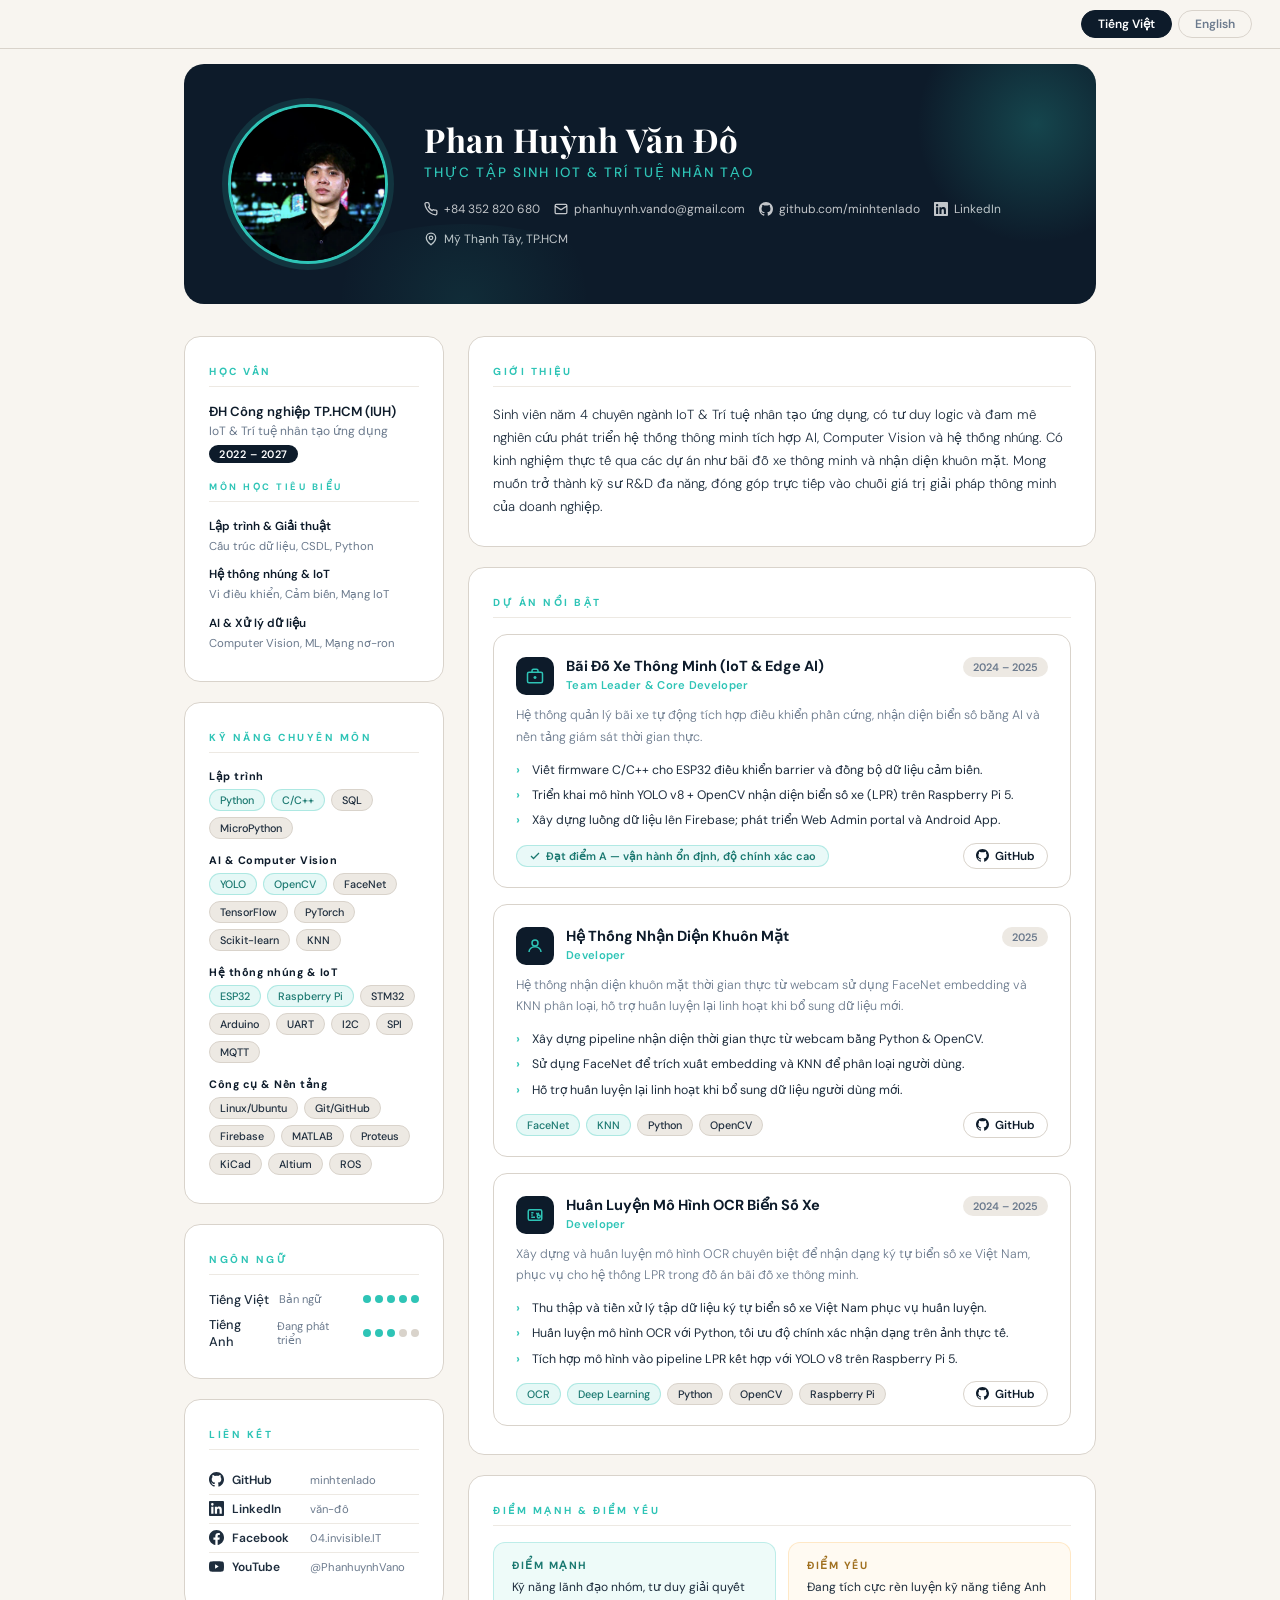
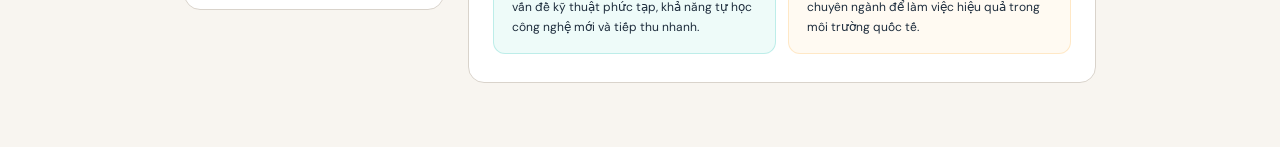
==== index.html @ e1774279 "Update index.html" ====
<!DOCTYPE html>
<html lang="vi">

<head>
    <meta charset="UTF-8" />
    <meta name="viewport" content="width=device-width, initial-scale=1.0" />
    <title>Phan Huỳnh Văn Đô — IoT & AI Engineer</title>
    <link href="https://fonts.googleapis.com/css2?family=DM+Sans:ital,wght@0,300;0,400;0,500;0,600;0,700;1,300&family=Playfair+Display:wght@600;700&display=swap" rel="stylesheet" />
    <link rel="stylesheet" href="assets/css/styles.css" />
</head>

<body>

    <!-- Language bar -->
    <div class="lang-bar">
        <button id="btn-vi" class="active" onclick="setLang('vi')">Tiếng Việt</button>
        <button id="btn-en" onclick="setLang('en')">English</button>
    </div>

    <div class="page">

        <!-- ── HERO ── -->
        <header class="hero">
            <div class="avatar-wrap">
                <img src="assets/image.png" alt="Phan Huỳnh Văn Đô" />
            </div>
            <div class="hero-text">
                <div class="hero-name">Phan Huỳnh Văn Đô</div>
                <div class="hero-title"
                    data-vi="Thực Tập Sinh IoT &amp; Trí Tuệ Nhân Tạo"
                    data-en="IoT &amp; AI Intern / R&amp;D Engineer">
                    Thực Tập Sinh IoT &amp; Trí Tuệ Nhân Tạo
                </div>
                <div class="hero-contacts">
                    <a href="tel:+84352820680">
                        <svg width="14" height="14" viewBox="0 0 24 24" fill="none" stroke="currentColor" stroke-width="2.2">
                            <path d="M22 16.92v3a2 2 0 0 1-2.18 2 19.79 19.79 0 0 1-8.63-3.07A19.5 19.5 0 0 1 4.69 12 19.79 19.79 0 0 1 1.61 3.44 2 2 0 0 1 3.6 1.25h3a2 2 0 0 1 2 1.72 12.84 12.84 0 0 0 .7 2.81 2 2 0 0 1-.45 2.11L7.91 8.72a16 16 0 0 0 6 6l.91-.91a2 2 0 0 1 2.11-.45 12.84 12.84 0 0 0 2.81.7A2 2 0 0 1 22 16.92z" />
                        </svg>
                        +84 352 820 680
                    </a>
                    <a href="mailto:phanhuynh.vando@gmail.com">
                        <svg width="14" height="14" viewBox="0 0 24 24" fill="none" stroke="currentColor" stroke-width="2.2">
                            <rect x="2" y="4" width="20" height="16" rx="2" />
                            <path d="m22 7-8.97 5.7a1.94 1.94 0 0 1-2.06 0L2 7" />
                        </svg>
                        phanhuynh.vando@gmail.com
                    </a>
                    <a href="https://github.com/minhtenlado" target="_blank">
                        <svg width="14" height="14" viewBox="0 0 24 24" fill="currentColor">
                            <path d="M12 0C5.37 0 0 5.37 0 12c0 5.31 3.44 9.8 8.2 11.38.6.11.82-.26.82-.58v-2.03c-3.34.72-4.04-1.61-4.04-1.61-.55-1.39-1.33-1.76-1.33-1.76-1.09-.74.08-.73.08-.73 1.21.08 1.84 1.24 1.84 1.24 1.07 1.84 2.81 1.3 3.5 1 .11-.78.42-1.3.76-1.6-2.67-.3-5.47-1.33-5.47-5.93 0-1.31.47-2.38 1.24-3.22-.12-.3-.54-1.52.12-3.18 0 0 1.01-.32 3.3 1.23a11.5 11.5 0 0 1 3-.4c1.02 0 2.04.14 3 .4 2.29-1.55 3.3-1.23 3.3-1.23.66 1.66.24 2.88.12 3.18.77.84 1.24 1.91 1.24 3.22 0 4.61-2.81 5.62-5.49 5.92.43.37.82 1.1.82 2.22v3.29c0 .32.21.7.82.58C20.56 21.8 24 17.31 24 12c0-6.63-5.37-12-12-12z" />
                        </svg>
                        github.com/minhtenlado
                    </a>
                    <a href="https://www.linkedin.com/in/văn-đô" target="_blank">
                        <svg width="14" height="14" viewBox="0 0 24 24" fill="currentColor">
                            <path d="M20.45 20.45h-3.55v-5.57c0-1.33-.03-3.04-1.85-3.04-1.85 0-2.14 1.45-2.14 2.94v5.67H9.36V9h3.41v1.56h.05c.48-.9 1.64-1.85 3.37-1.85 3.6 0 4.27 2.37 4.27 5.45v6.29zM5.34 7.43a2.06 2.06 0 1 1 0-4.12 2.06 2.06 0 0 1 0 4.12zm1.78 13.02H3.56V9h3.56v11.45zM22.23 0H1.77C.79 0 0 .77 0 1.72v20.56C0 23.23.79 24 1.77 24h20.46c.98 0 1.77-.77 1.77-1.72V1.72C24 .77 23.21 0 22.23 0z" />
                        </svg>
                        LinkedIn
                    </a>
                    <a>
                        <svg width="14" height="14" viewBox="0 0 24 24" fill="none" stroke="currentColor" stroke-width="2.2">
                            <path d="M20 10c0 6-8 12-8 12S4 16 4 10a8 8 0 0 1 16 0z" />
                            <circle cx="12" cy="10" r="3" />
                        </svg>
                        <span data-vi="Mỹ Thạnh Tây, TP.HCM" data-en="My Thanh Tay, Ho Chi Minh City">Mỹ Thạnh Tây, TP.HCM</span>
                    </a>
                </div>
            </div>
        </header>

        <!-- ── BODY ── -->
        <div class="body-grid">

            <!-- LEFT SIDEBAR -->
            <aside>

                <!-- Education -->
                <div class="card">
                    <div class="section-label" data-vi="Học Vấn" data-en="Education">Học Vấn</div>
                    <div class="edu-school" data-vi="ĐH Công nghiệp TP.HCM (IUH)" data-en="Industrial University of HCMC (IUH)">ĐH Công nghiệp TP.HCM (IUH)</div>
                    <div class="edu-major" data-vi="IoT &amp; Trí tuệ nhân tạo ứng dụng" data-en="Applied IoT &amp; Artificial Intelligence">IoT &amp; Trí tuệ nhân tạo ứng dụng</div>
                    <div class="edu-year">2022 – 2027</div>

                    <div style="margin-top:18px;">
                        <div class="section-label" style="font-size:.62rem;" data-vi="Môn học tiêu biểu" data-en="Key Coursework">Môn học tiêu biểu</div>
                        <div class="course-group">
                            <div class="course-title" data-vi="Lập trình &amp; Giải thuật" data-en="Programming &amp; Algorithms">Lập trình &amp; Giải thuật</div>
                            <div class="course-list" data-vi="Cấu trúc dữ liệu, CSDL, Python" data-en="Data Structures, Databases, Python">Cấu trúc dữ liệu, CSDL, Python</div>
                        </div>
                        <div class="course-group">
                            <div class="course-title" data-vi="Hệ thống nhúng &amp; IoT" data-en="Embedded Systems &amp; IoT">Hệ thống nhúng &amp; IoT</div>
                            <div class="course-list" data-vi="Vi điều khiển, Cảm biến, Mạng IoT" data-en="Microcontrollers, Sensors, IoT Networks">Vi điều khiển, Cảm biến, Mạng IoT</div>
                        </div>
                        <div class="course-group">
                            <div class="course-title" data-vi="AI &amp; Xử lý dữ liệu" data-en="AI &amp; Data Processing">AI &amp; Xử lý dữ liệu</div>
                            <div class="course-list" data-vi="Computer Vision, Machine Learning, Neural Networks" data-en="Computer Vision, Machine Learning, Neural Networks">Computer Vision, ML, Mạng nơ-ron</div>
                        </div>
                    </div>
                </div>

                <!-- Skills -->
                <div class="card">
                    <div class="section-label" data-vi="Kỹ Năng Chuyên Môn" data-en="Technical Skills">Kỹ Năng Chuyên Môn</div>
                    <div class="skill-group">
                        <div class="skill-group-label" data-vi="Lập trình" data-en="Programming">Lập trình</div>
                        <div class="tags">
                            <span class="tag accent">Python</span>
                            <span class="tag accent">C/C++</span>
                            <span class="tag">SQL</span>
                            <span class="tag">MicroPython</span>
                        </div>
                    </div>
                    <div class="skill-group">
                        <div class="skill-group-label" data-vi="AI &amp; Computer Vision" data-en="AI &amp; Computer Vision">AI &amp; Computer Vision</div>
                        <div class="tags">
                            <span class="tag accent">YOLO</span>
                            <span class="tag accent">OpenCV</span>
                            <span class="tag">FaceNet</span>
                            <span class="tag">TensorFlow</span>
                            <span class="tag">PyTorch</span>
                            <span class="tag">Scikit-learn</span>
                            <span class="tag">KNN</span>
                        </div>
                    </div>
                    <div class="skill-group">
                        <div class="skill-group-label" data-vi="Hệ thống nhúng &amp; IoT" data-en="Embedded &amp; IoT">Hệ thống nhúng &amp; IoT</div>
                        <div class="tags">
                            <span class="tag accent">ESP32</span>
                            <span class="tag accent">Raspberry Pi</span>
                            <span class="tag">STM32</span>
                            <span class="tag">Arduino</span>
                            <span class="tag">UART</span>
                            <span class="tag">I2C</span>
                            <span class="tag">SPI</span>
                            <span class="tag">MQTT</span>
                        </div>
                    </div>
                    <div class="skill-group">
                        <div class="skill-group-label" data-vi="Công cụ &amp; Nền tảng" data-en="Tools &amp; Platforms">Công cụ &amp; Nền tảng</div>
                        <div class="tags">
                            <span class="tag">Linux/Ubuntu</span>
                            <span class="tag">Git/GitHub</span>
                            <span class="tag">Firebase</span>
                            <span class="tag">MATLAB</span>
                            <span class="tag">Proteus</span>
                            <span class="tag">KiCad</span>
                            <span class="tag">Altium</span>
                            <span class="tag">ROS</span>
                        </div>
                    </div>
                </div>

                <!-- Language -->
                <div class="card">
                    <div class="section-label" data-vi="Ngôn Ngữ" data-en="Languages">Ngôn Ngữ</div>
                    <div class="lang-item">
                        <span class="lang-name" data-vi="Tiếng Việt" data-en="Vietnamese">Tiếng Việt</span>
                        <span class="lang-level" data-vi="Bản ngữ" data-en="Native">Bản ngữ</span>
                        <div class="lang-dots">
                            <div class="dot on"></div>
                            <div class="dot on"></div>
                            <div class="dot on"></div>
                            <div class="dot on"></div>
                            <div class="dot on"></div>
                        </div>
                    </div>
                    <div class="lang-item">
                        <span class="lang-name" data-vi="Tiếng Anh" data-en="English">Tiếng Anh</span>
                        <span class="lang-level" data-vi="Đang phát triển" data-en="Developing">Đang phát triển</span>
                        <div class="lang-dots">
                            <div class="dot on"></div>
                            <div class="dot on"></div>
                            <div class="dot on"></div>
                            <div class="dot"></div>
                            <div class="dot"></div>
                        </div>
                    </div>
                </div>

                <!-- Social Links -->
                <div class="card">
                    <div class="section-label" data-vi="Liên Kết" data-en="Links">Liên Kết</div>
                    <a class="link-item" href="https://github.com/minhtenlado" target="_blank">
                        <svg width="15" height="15" viewBox="0 0 24 24" fill="currentColor">
                            <path d="M12 0C5.37 0 0 5.37 0 12c0 5.31 3.44 9.8 8.2 11.38.6.11.82-.26.82-.58v-2.03c-3.34.72-4.04-1.61-4.04-1.61-.55-1.39-1.33-1.76-1.33-1.76-1.09-.74.08-.73.08-.73 1.21.08 1.84 1.24 1.84 1.24 1.07 1.84 2.81 1.3 3.5 1 .11-.78.42-1.3.76-1.6-2.67-.3-5.47-1.33-5.47-5.93 0-1.31.47-2.38 1.24-3.22-.12-.3-.54-1.52.12-3.18 0 0 1.01-.32 3.3 1.23a11.5 11.5 0 0 1 3-.4c1.02 0 2.04.14 3 .4 2.29-1.55 3.3-1.23 3.3-1.23.66 1.66.24 2.88.12 3.18.77.84 1.24 1.91 1.24 3.22 0 4.61-2.81 5.62-5.49 5.92.43.37.82 1.1.82 2.22v3.29c0 .32.21.7.82.58C20.56 21.8 24 17.31 24 12c0-6.63-5.37-12-12-12z" />
                        </svg>
                        <span class="link-label">GitHub</span>
                        <span style="color:var(--muted);font-size:.75rem;">minhtenlado</span>
                    </a>
                    <a class="link-item" href="https://www.linkedin.com/in/văn-đô" target="_blank">
                        <svg width="15" height="15" viewBox="0 0 24 24" fill="currentColor">
                            <path d="M20.45 20.45h-3.55v-5.57c0-1.33-.03-3.04-1.85-3.04-1.85 0-2.14 1.45-2.14 2.94v5.67H9.36V9h3.41v1.56h.05c.48-.9 1.64-1.85 3.37-1.85 3.6 0 4.27 2.37 4.27 5.45v6.29zM5.34 7.43a2.06 2.06 0 1 1 0-4.12 2.06 2.06 0 0 1 0 4.12zm1.78 13.02H3.56V9h3.56v11.45zM22.23 0H1.77C.79 0 0 .77 0 1.72v20.56C0 23.23.79 24 1.77 24h20.46c.98 0 1.77-.77 1.77-1.72V1.72C24 .77 23.21 0 22.23 0z" />
                        </svg>
                        <span class="link-label">LinkedIn</span>
                        <span style="color:var(--muted);font-size:.75rem;">văn-đô</span>
                    </a>
                    <a class="link-item" href="https://www.facebook.com/04.invisible.IT" target="_blank">
                        <svg width="15" height="15" viewBox="0 0 24 24" fill="currentColor">
                            <path d="M24 12.07C24 5.41 18.63 0 12 0S0 5.41 0 12.07C0 18.1 4.39 23.1 10.13 24v-8.44H7.08v-3.49h3.04V9.41c0-3.02 1.8-4.7 4.54-4.7 1.31 0 2.68.24 2.68.24v2.97h-1.51c-1.49 0-1.95.93-1.95 1.88v2.27h3.32l-.53 3.49h-2.79V24C19.61 23.1 24 18.1 24 12.07z" />
                        </svg>
                        <span class="link-label">Facebook</span>
                        <span style="color:var(--muted);font-size:.75rem;">04.invisible.IT</span>
                    </a>
                    <a class="link-item" href="https://www.youtube.com/@PhanhuynhVano" target="_blank">
                        <svg width="15" height="15" viewBox="0 0 24 24" fill="currentColor">
                            <path d="M23.5 6.19a3.02 3.02 0 0 0-2.12-2.14C19.55 3.5 12 3.5 12 3.5s-7.55 0-9.38.55A3.02 3.02 0 0 0 .5 6.19C0 8.04 0 12 0 12s0 3.96.5 5.81a3.02 3.02 0 0 0 2.12 2.14C4.45 20.5 12 20.5 12 20.5s7.55 0 9.38-.55a3.02 3.02 0 0 0 2.12-2.14C24 15.96 24 12 24 12s0-3.96-.5-5.81zM9.75 15.52V8.48L15.5 12l-5.75 3.52z" />
                        </svg>
                        <span class="link-label">YouTube</span>
                        <span style="color:var(--muted);font-size:.75rem;">@PhanhuynhVano</span>
                    </a>
                </div>

            </aside>

            <!-- RIGHT MAIN -->
            <main>

                <!-- Profile -->
                <div class="card">
                    <div class="section-label" data-vi="Giới Thiệu" data-en="Profile">Giới Thiệu</div>
                    <p class="profile-text"
                        data-vi="Sinh viên năm 4 chuyên ngành IoT &amp; Trí tuệ nhân tạo ứng dụng, có tư duy logic và đam mê nghiên cứu phát triển hệ thống thông minh tích hợp AI, Computer Vision và hệ thống nhúng. Có kinh nghiệm thực tế qua các dự án như bãi đỗ xe thông minh và nhận diện khuôn mặt. Mong muốn trở thành kỹ sư R&amp;D đa năng, đóng góp trực tiếp vào chuỗi giá trị giải pháp thông minh của doanh nghiệp."
                        data-en="A fourth-year student majoring in Applied IoT and Artificial Intelligence with strong logical thinking and hands-on experience integrating AI, Computer Vision, and Embedded Systems. Experienced through real-world academic projects including a Smart Parking System and Face Recognition System. Aspiring to become a versatile R&amp;D Engineer, contributing directly to the intelligent solution value chain of the company.">
                        Sinh viên năm 4 chuyên ngành IoT &amp; Trí tuệ nhân tạo ứng dụng, có tư duy logic và đam mê
                        nghiên cứu phát triển hệ thống thông minh tích hợp AI, Computer Vision và hệ thống nhúng. Có
                        kinh nghiệm thực tế qua các dự án như bãi đỗ xe thông minh và nhận diện khuôn mặt. Mong muốn
                        trở thành kỹ sư R&amp;D đa năng, đóng góp trực tiếp vào chuỗi giá trị giải pháp thông minh
                        của doanh nghiệp.
                    </p>
                </div>

                <!-- Projects -->
                <div class="card">
                    <div class="section-label" data-vi="Dự Án Nổi Bật" data-en="Featured Projects">Dự Án Nổi Bật</div>

                    <!-- Project 1 -->
                    <div class="project-card">
                        <div class="project-header">
                            <div class="project-icon">
                                <svg width="18" height="18" viewBox="0 0 24 24" fill="none" stroke="#2ec4b6" stroke-width="2">
                                    <rect x="2" y="7" width="20" height="14" rx="2" />
                                    <path d="M16 7V5a2 2 0 0 0-2-2h-4a2 2 0 0 0-2 2v2" />
                                    <line x1="12" y1="12" x2="12" y2="16" />
                                    <line x1="10" y1="14" x2="14" y2="14" />
                                </svg>
                            </div>
                            <div class="project-meta">
                                <div class="project-name"
                                    data-vi="Bãi Đỗ Xe Thông Minh (IoT &amp; Edge AI)"
                                    data-en="Smart Parking System (IoT &amp; Edge AI)">
                                    Bãi Đỗ Xe Thông Minh (IoT &amp; Edge AI)
                                </div>
                                <div class="project-role"
                                    data-vi="Team Leader &amp; Core Developer"
                                    data-en="Team Leader &amp; Core Developer">
                                    Team Leader &amp; Core Developer
                                </div>
                            </div>
                            <div class="project-year">2024 – 2025</div>
                        </div>
                        <p class="project-desc"
                            data-vi="Hệ thống quản lý bãi xe tự động tích hợp điều khiển phần cứng, nhận diện biển số bằng AI và nền tảng giám sát thời gian thực."
                            data-en="A fully automated parking management system integrating hardware device control, AI-powered license plate recognition, and a real-time monitoring platform.">
                            Hệ thống quản lý bãi xe tự động tích hợp điều khiển phần cứng, nhận diện biển số bằng AI và nền tảng giám sát thời gian thực.
                        </p>
                        <ul class="project-points">
                            <li data-vi="Viết firmware C/C++ cho ESP32 điều khiển barrier và đồng bộ dữ liệu cảm biến."
                                data-en="Developed C/C++ firmware for ESP32 to control barrier gate and synchronize sensor data.">
                                Viết firmware C/C++ cho ESP32 điều khiển barrier và đồng bộ dữ liệu cảm biến.
                            </li>
                            <li data-vi="Triển khai mô hình YOLO v8 + OpenCV nhận diện biển số xe (LPR) trên Raspberry Pi 5."
                                data-en="Deployed YOLO v8 + OpenCV license plate recognition (LPR) model on Raspberry Pi 5.">
                                Triển khai mô hình YOLO v8 + OpenCV nhận diện biển số xe (LPR) trên Raspberry Pi 5.
                            </li>
                            <li data-vi="Xây dựng luồng dữ liệu lên Firebase; phát triển Web Admin portal và Android App."
                                data-en="Built data pipeline to Firebase; developed Web Admin portal and Android App.">
                                Xây dựng luồng dữ liệu lên Firebase; phát triển Web Admin portal và Android App.
                            </li>
                        </ul>
                        <div class="project-footer">
                            <div class="result-badge">
                                <svg width="12" height="12" viewBox="0 0 24 24" fill="none" stroke="currentColor" stroke-width="2.5">
                                    <polyline points="20 6 9 17 4 12" />
                                </svg>
                                <span data-vi="Đạt điểm A — vận hành ổn định, độ chính xác cao"
                                      data-en="Grade A — high stability &amp; accuracy">
                                    Đạt điểm A — vận hành ổn định, độ chính xác cao
                                </span>
                            </div>
                            <a class="github-link" href="https://github.com/minhtenlado" target="_blank">
                                <svg width="13" height="13" viewBox="0 0 24 24" fill="currentColor">
                                    <path d="M12 0C5.37 0 0 5.37 0 12c0 5.31 3.44 9.8 8.2 11.38.6.11.82-.26.82-.58v-2.03c-3.34.72-4.04-1.61-4.04-1.61-.55-1.39-1.33-1.76-1.33-1.76-1.09-.74.08-.73.08-.73 1.21.08 1.84 1.24 1.84 1.24 1.07 1.84 2.81 1.3 3.5 1 .11-.78.42-1.3.76-1.6-2.67-.3-5.47-1.33-5.47-5.93 0-1.31.47-2.38 1.24-3.22-.12-.3-.54-1.52.12-3.18 0 0 1.01-.32 3.3 1.23a11.5 11.5 0 0 1 3-.4c1.02 0 2.04.14 3 .4 2.29-1.55 3.3-1.23 3.3-1.23.66 1.66.24 2.88.12 3.18.77.84 1.24 1.91 1.24 3.22 0 4.61-2.81 5.62-5.49 5.92.43.37.82 1.1.82 2.22v3.29c0 .32.21.7.82.58C20.56 21.8 24 17.31 24 12c0-6.63-5.37-12-12-12z" />
                                </svg>
                                GitHub
                            </a>
                        </div>
                    </div>

                    <!-- Project 2 -->
                    <div class="project-card">
                        <div class="project-header">
                            <div class="project-icon">
                                <svg width="18" height="18" viewBox="0 0 24 24" fill="none" stroke="#2ec4b6" stroke-width="2">
                                    <circle cx="12" cy="8" r="4" />
                                    <path d="M4 20c0-4 3.6-7 8-7s8 3 8 7" />
                                </svg>
                            </div>
                            <div class="project-meta">
                                <div class="project-name"
                                    data-vi="Hệ Thống Nhận Diện Khuôn Mặt"
                                    data-en="Face Recognition System">
                                    Hệ Thống Nhận Diện Khuôn Mặt
                                </div>
                                <div class="project-role" data-vi="Developer" data-en="Developer">Developer</div>
                            </div>
                            <div class="project-year">2025</div>
                        </div>
                        <p class="project-desc"
                            data-vi="Hệ thống nhận diện khuôn mặt thời gian thực từ webcam sử dụng FaceNet embedding và KNN phân loại, hỗ trợ huấn luyện lại linh hoạt khi bổ sung dữ liệu mới."
                            data-en="Real-time face recognition system via webcam using FaceNet for embedding extraction and KNN classification, with flexible retraining support when adding new data.">
                            Hệ thống nhận diện khuôn mặt thời gian thực từ webcam sử dụng FaceNet embedding và KNN phân loại, hỗ trợ huấn luyện lại linh hoạt khi bổ sung dữ liệu mới.
                        </p>
                        <ul class="project-points">
                            <li data-vi="Xây dựng pipeline nhận diện thời gian thực từ webcam bằng Python &amp; OpenCV."
                                data-en="Built a real-time recognition pipeline from webcam using Python &amp; OpenCV.">
                                Xây dựng pipeline nhận diện thời gian thực từ webcam bằng Python &amp; OpenCV.
                            </li>
                            <li data-vi="Sử dụng FaceNet để trích xuất embedding và KNN để phân loại người dùng."
                                data-en="Used FaceNet for embedding extraction and KNN for user classification.">
                                Sử dụng FaceNet để trích xuất embedding và KNN để phân loại người dùng.
                            </li>
                            <li data-vi="Hỗ trợ huấn luyện lại linh hoạt khi bổ sung dữ liệu người dùng mới."
                                data-en="Supports flexible retraining when new user data is added.">
                                Hỗ trợ huấn luyện lại linh hoạt khi bổ sung dữ liệu người dùng mới.
                            </li>
                        </ul>
                        <div class="project-footer">
                            <div style="display:flex;flex-wrap:wrap;gap:6px;">
                                <span class="tag accent">FaceNet</span>
                                <span class="tag accent">KNN</span>
                                <span class="tag">Python</span>
                                <span class="tag">OpenCV</span>
                            </div>
                            <a class="github-link" href="https://github.com/minhtenlado" target="_blank">
                                <svg width="13" height="13" viewBox="0 0 24 24" fill="currentColor">
                                    <path d="M12 0C5.37 0 0 5.37 0 12c0 5.31 3.44 9.8 8.2 11.38.6.11.82-.26.82-.58v-2.03c-3.34.72-4.04-1.61-4.04-1.61-.55-1.39-1.33-1.76-1.33-1.76-1.09-.74.08-.73.08-.73 1.21.08 1.84 1.24 1.84 1.24 1.07 1.84 2.81 1.3 3.5 1 .11-.78.42-1.3.76-1.6-2.67-.3-5.47-1.33-5.47-5.93 0-1.31.47-2.38 1.24-3.22-.12-.3-.54-1.52.12-3.18 0 0 1.01-.32 3.3 1.23a11.5 11.5 0 0 1 3-.4c1.02 0 2.04.14 3 .4 2.29-1.55 3.3-1.23 3.3-1.23.66 1.66.24 2.88.12 3.18.77.84 1.24 1.91 1.24 3.22 0 4.61-2.81 5.62-5.49 5.92.43.37.82 1.1.82 2.22v3.29c0 .32.21.7.82.58C20.56 21.8 24 17.31 24 12c0-6.63-5.37-12-12-12z" />
                                </svg>
                                GitHub
                            </a>
                        </div>
                    </div>

                    <!-- Project 3 -->
                    <div class="project-card">
                        <div class="project-header">
                            <div class="project-icon">
                                <svg width="18" height="18" viewBox="0 0 24 24" fill="none" stroke="#2ec4b6" stroke-width="2">
                                    <rect x="3" y="5" width="18" height="14" rx="2" />
                                    <path d="M7 9h3M7 12h2M7 15h5" />
                                    <path d="M14 9l1.5 3L17 9" />
                                    <circle cx="17" cy="14" r="2" />
                                </svg>
                            </div>
                            <div class="project-meta">
                                <div class="project-name"
                                    data-vi="Huấn Luyện Mô Hình OCR Biển Số Xe"
                                    data-en="License Plate OCR Model Training">
                                    Huấn Luyện Mô Hình OCR Biển Số Xe
                                </div>
                                <div class="project-role" data-vi="Developer" data-en="Developer">Developer</div>
                            </div>
                            <div class="project-year">2024 – 2025</div>
                        </div>
                        <p class="project-desc"
                            data-vi="Xây dựng và huấn luyện mô hình OCR chuyên biệt để nhận dạng ký tự biển số xe Việt Nam, phục vụ cho hệ thống LPR trong đồ án bãi đỗ xe thông minh."
                            data-en="Built and trained a specialized OCR model for Vietnamese license plate character recognition, powering the LPR pipeline in the Smart Parking System project.">
                            Xây dựng và huấn luyện mô hình OCR chuyên biệt để nhận dạng ký tự biển số xe Việt Nam, phục vụ cho hệ thống LPR trong đồ án bãi đỗ xe thông minh.
                        </p>
                        <ul class="project-points">
                            <li data-vi="Thu thập và tiền xử lý tập dữ liệu ký tự biển số xe Việt Nam phục vụ huấn luyện."
                                data-en="Collected and preprocessed Vietnamese license plate character datasets for training.">
                                Thu thập và tiền xử lý tập dữ liệu ký tự biển số xe Việt Nam phục vụ huấn luyện.
                            </li>
                            <li data-vi="Huấn luyện mô hình OCR với Python, tối ưu độ chính xác nhận dạng trên ảnh thực tế."
                                data-en="Trained the OCR model with Python, optimizing recognition accuracy on real-world images.">
                                Huấn luyện mô hình OCR với Python, tối ưu độ chính xác nhận dạng trên ảnh thực tế.
                            </li>
                            <li data-vi="Tích hợp mô hình vào pipeline LPR kết hợp với YOLO v8 trên Raspberry Pi 5."
                                data-en="Integrated the model into the LPR pipeline combined with YOLO v8 on Raspberry Pi 5.">
                                Tích hợp mô hình vào pipeline LPR kết hợp với YOLO v8 trên Raspberry Pi 5.
                            </li>
                        </ul>
                        <div class="project-footer">
                            <div style="display:flex;flex-wrap:wrap;gap:6px;">
                                <span class="tag accent">OCR</span>
                                <span class="tag accent">Deep Learning</span>
                                <span class="tag">Python</span>
                                <span class="tag">OpenCV</span>
                                <span class="tag">Raspberry Pi</span>
                            </div>
                            <a class="github-link" href="https://github.com/minhtenlado/train_ocr" target="_blank">
                                <svg width="13" height="13" viewBox="0 0 24 24" fill="currentColor">
                                    <path d="M12 0C5.37 0 0 5.37 0 12c0 5.31 3.44 9.8 8.2 11.38.6.11.82-.26.82-.58v-2.03c-3.34.72-4.04-1.61-4.04-1.61-.55-1.39-1.33-1.76-1.33-1.76-1.09-.74.08-.73.08-.73 1.21.08 1.84 1.24 1.84 1.24 1.07 1.84 2.81 1.3 3.5 1 .11-.78.42-1.3.76-1.6-2.67-.3-5.47-1.33-5.47-5.93 0-1.31.47-2.38 1.24-3.22-.12-.3-.54-1.52.12-3.18 0 0 1.01-.32 3.3 1.23a11.5 11.5 0 0 1 3-.4c1.02 0 2.04.14 3 .4 2.29-1.55 3.3-1.23 3.3-1.23.66 1.66.24 2.88.12 3.18.77.84 1.24 1.91 1.24 3.22 0 4.61-2.81 5.62-5.49 5.92.43.37.82 1.1.82 2.22v3.29c0 .32.21.7.82.58C20.56 21.8 24 17.31 24 12c0-6.63-5.37-12-12-12z" />
                                </svg>
                                GitHub
                            </a>
                        </div>
                    </div>

                </div>

                <!-- Strengths / Weaknesses -->
                <div class="card">
                    <div class="section-label" data-vi="Điểm Mạnh &amp; Điểm Yếu" data-en="Strengths &amp; Weaknesses">Điểm Mạnh &amp; Điểm Yếu</div>
                    <div class="sw-grid">
                        <div class="sw-item str">
                            <div class="sw-label" data-vi="Điểm Mạnh" data-en="Strengths">Điểm Mạnh</div>
                            <div class="sw-text"
                                data-vi="Kỹ năng lãnh đạo nhóm, tư duy giải quyết vấn đề kỹ thuật phức tạp, khả năng tự học công nghệ mới và tiếp thu nhanh."
                                data-en="Team leadership, complex technical problem-solving, self-learning ability and fast adoption of new technologies.">
                                Kỹ năng lãnh đạo nhóm, tư duy giải quyết vấn đề kỹ thuật phức tạp, khả năng tự học công nghệ mới và tiếp thu nhanh.
                            </div>
                        </div>
                        <div class="sw-item wk">
                            <div class="sw-label" data-vi="Điểm Yếu" data-en="Weakness">Điểm Yếu</div>
                            <div class="sw-text"
                                data-vi="Đang tích cực rèn luyện kỹ năng tiếng Anh chuyên ngành để làm việc hiệu quả trong môi trường quốc tế."
                                data-en="Actively developing technical English proficiency to perform effectively in international work environments.">
                                Đang tích cực rèn luyện kỹ năng tiếng Anh chuyên ngành để làm việc hiệu quả trong môi trường quốc tế.
                            </div>
                        </div>
                    </div>
                </div>

            </main>
        </div>
    </div>

    <script src="assets/js/script.js"></script>
</body>

</html>
---- assets/css/styles.css ----
/* ── RESET & ROOT ── */
*,
*::before,
*::after {
    box-sizing: border-box;
    margin: 0;
    padding: 0;
}

:root {
    --navy: #0d1b2a;
    --navy2: #1a2d42;
    --teal: #2ec4b6;
    --teal-lt: #3dddd0;
    --cream: #f8f5f0;
    --warm: #ede9e3;
    --text: #1e2d3d;
    --muted: #6b7a8d;
    --border: #d9d3cb;
    --white: #ffffff;
}

html {
    font-size: 15px;
    scroll-behavior: smooth;
}

body {
    font-family: 'DM Sans', sans-serif;
    background: var(--cream);
    color: var(--text);
    min-height: 100vh;
}

/* ── LANGUAGE SWITCHER ── */
.lang-bar {
    position: fixed;
    top: 0;
    left: 0;
    right: 0;
    z-index: 100;
    display: flex;
    justify-content: flex-end;
    align-items: center;
    gap: 6px;
    padding: 10px 28px;
    background: rgba(248, 245, 240, .92);
    backdrop-filter: blur(10px);
    border-bottom: 1px solid var(--border);
}

.lang-bar button {
    padding: 5px 16px;
    border-radius: 20px;
    border: 1.5px solid var(--border);
    background: transparent;
    cursor: pointer;
    font-family: inherit;
    font-size: .8rem;
    font-weight: 600;
    color: var(--muted);
    transition: all .2s;
}

.lang-bar button.active,
.lang-bar button:hover {
    background: var(--navy);
    color: var(--white);
    border-color: var(--navy);
}

/* ── LAYOUT ── */
.page {
    max-width: 960px;
    margin: 0 auto;
    padding: 64px 24px 64px;
}

/* ── HERO HEADER ── */
.hero {
    display: flex;
    align-items: center;
    gap: 36px;
    background: var(--navy);
    border-radius: 20px;
    padding: 40px 44px;
    margin-bottom: 32px;
    position: relative;
    overflow: hidden;
    animation: fadeUp .55s ease both;
}

.hero::before {
    content: '';
    position: absolute;
    top: -60px;
    right: -60px;
    width: 240px;
    height: 240px;
    border-radius: 50%;
    background: radial-gradient(circle, rgba(46, 196, 182, .25) 0%, transparent 70%);
    pointer-events: none;
}

.hero::after {
    content: '';
    position: absolute;
    bottom: -80px;
    left: 120px;
    width: 320px;
    height: 160px;
    border-radius: 50%;
    background: radial-gradient(circle, rgba(46, 196, 182, .1) 0%, transparent 70%);
    pointer-events: none;
}

.avatar-wrap {
    flex-shrink: 0;
    width: 160px;
    height: 160px;
    border-radius: 50%;
    border: 3px solid var(--teal);
    overflow: hidden;
    box-shadow: 0 0 0 6px rgba(46, 196, 182, .15);
}

.avatar-wrap img {
    width: 120%;
    height: 120%;
    object-fit: cover;
}

.avatar-placeholder {
    width: 100%;
    height: 100%;
    background: var(--navy2);
    display: flex;
    align-items: center;
    justify-content: center;
    font-size: 3.2rem;
    color: var(--teal);
    font-weight: 700;
}

.hero-text {
    flex: 1;
}

.hero-name {
    font-family: 'Playfair Display', serif;
    font-size: 2.2rem;
    font-weight: 700;
    color: var(--white);
    letter-spacing: .5px;
    line-height: 1.1;
}

.hero-title {
    margin-top: 6px;
    font-size: .9rem;
    font-weight: 500;
    letter-spacing: 2px;
    text-transform: uppercase;
    color: var(--teal);
}

.hero-contacts {
    display: flex;
    flex-wrap: wrap;
    gap: 14px;
    margin-top: 20px;
}

.hero-contacts a {
    display: flex;
    align-items: center;
    gap: 6px;
    font-size: .8rem;
    color: rgba(255, 255, 255, .75);
    text-decoration: none;
    transition: color .2s;
}

.hero-contacts a:hover {
    color: var(--teal);
}

.hero-contacts svg {
    flex-shrink: 0;
}

/* ── TWO-COLUMN BODY ── */
.body-grid {
    display: grid;
    grid-template-columns: 260px 1fr;
    gap: 24px;
    align-items: start;
    animation: fadeUp .55s .12s ease both;
}

/* ── CARD ── */
.card {
    background: var(--white);
    border-radius: 16px;
    padding: 28px 24px;
    border: 1px solid var(--border);
    margin-bottom: 20px;
}

.card:last-child {
    margin-bottom: 0;
}

.section-label {
    font-size: .68rem;
    font-weight: 700;
    letter-spacing: 2.5px;
    text-transform: uppercase;
    color: var(--teal);
    margin-bottom: 16px;
    padding-bottom: 8px;
    border-bottom: 1.5px solid var(--warm);
}

/* ── PROFILE ── */
.profile-text {
    font-size: .88rem;
    line-height: 1.75;
    color: var(--text);
    font-weight: 300;
}

/* ── SIDEBAR ITEMS ── */
.skill-group {
    margin-bottom: 14px;
}

.skill-group:last-child {
    margin-bottom: 0;
}

.skill-group-label {
    font-size: .72rem;
    font-weight: 700;
    color: var(--navy);
    letter-spacing: .5px;
    margin-bottom: 6px;
}

.tags {
    display: flex;
    flex-wrap: wrap;
    gap: 6px;
}

.tag {
    display: inline-block;
    padding: 3px 10px;
    border-radius: 20px;
    font-size: .72rem;
    font-weight: 500;
    background: var(--warm);
    color: var(--text);
    border: 1px solid var(--border);
}

.tag.accent {
    background: rgba(46, 196, 182, .12);
    border-color: rgba(46, 196, 182, .3);
    color: #1a7870;
}

/* ── EDUCATION ── */
.edu-school {
    font-weight: 600;
    font-size: .88rem;
    color: var(--navy);
}

.edu-major {
    font-size: .8rem;
    color: var(--muted);
    margin-top: 3px;
}

.edu-year {
    display: inline-block;
    margin-top: 6px;
    font-size: .72rem;
    font-weight: 600;
    letter-spacing: .5px;
    color: var(--white);
    background: var(--navy);
    padding: 2px 10px;
    border-radius: 20px;
}

/* ── COURSEWORK ── */
.course-group {
    margin-bottom: 10px;
}

.course-group:last-child {
    margin-bottom: 0;
}

.course-title {
    font-size: .78rem;
    font-weight: 600;
    color: var(--navy);
    margin-bottom: 4px;
}

.course-list {
    font-size: .76rem;
    color: var(--muted);
    line-height: 1.6;
}

/* ── LANGUAGE ── */
.lang-item {
    display: flex;
    align-items: center;
    gap: 10px;
    margin-bottom: 8px;
}

.lang-item:last-child {
    margin-bottom: 0;
}

.lang-name {
    font-size: .85rem;
    font-weight: 500;
}

.lang-level {
    font-size: .74rem;
    color: var(--muted);
}

.lang-dots {
    display: flex;
    gap: 4px;
    margin-left: auto;
}

.dot {
    width: 8px;
    height: 8px;
    border-radius: 50%;
    background: var(--border);
}

.dot.on {
    background: var(--teal);
}

/* ── LINKS SIDEBAR ── */
.link-item {
    display: flex;
    align-items: center;
    gap: 8px;
    font-size: .8rem;
    text-decoration: none;
    color: var(--text);
    padding: 6px 0;
    border-bottom: 1px solid var(--warm);
    transition: color .2s;
}

.link-item:last-child {
    border-bottom: none;
}

.link-item:hover {
    color: var(--teal);
}

.link-label {
    font-weight: 600;
    min-width: 70px;
}

/* ── PROJECTS ── */
.project-card {
    background: var(--white);
    border: 1px solid var(--border);
    border-radius: 14px;
    padding: 22px 22px 18px;
    margin-bottom: 16px;
    transition: box-shadow .25s, transform .25s;
}

.project-card:last-child {
    margin-bottom: 0;
}

.project-card:hover {
    box-shadow: 0 8px 28px rgba(13, 27, 42, .08);
    transform: translateY(-2px);
}

.project-header {
    display: flex;
    align-items: flex-start;
    gap: 12px;
    margin-bottom: 10px;
}

.project-icon {
    width: 38px;
    height: 38px;
    border-radius: 10px;
    background: var(--navy);
    display: flex;
    align-items: center;
    justify-content: center;
    flex-shrink: 0;
}

.project-meta {
    flex: 1;
}

.project-name {
    font-weight: 700;
    font-size: .97rem;
    color: var(--navy);
}

.project-role {
    font-size: .75rem;
    color: var(--teal);
    font-weight: 600;
    letter-spacing: .3px;
    margin-top: 2px;
}

.project-year {
    font-size: .72rem;
    color: var(--muted);
    background: var(--warm);
    padding: 3px 10px;
    border-radius: 20px;
    font-weight: 600;
    flex-shrink: 0;
}

.project-desc {
    font-size: .83rem;
    line-height: 1.7;
    color: var(--muted);
    margin-bottom: 12px;
    font-weight: 300;
}

.project-points {
    list-style: none;
}

.project-points li {
    position: relative;
    padding-left: 16px;
    font-size: .82rem;
    line-height: 1.65;
    color: var(--text);
    margin-bottom: 5px;
}

.project-points li::before {
    content: '›';
    position: absolute;
    left: 0;
    color: var(--teal);
    font-weight: 700;
}

.project-footer {
    display: flex;
    align-items: center;
    justify-content: space-between;
    margin-top: 12px;
    flex-wrap: wrap;
    gap: 8px;
}

.result-badge {
    display: inline-flex;
    align-items: center;
    gap: 5px;
    font-size: .73rem;
    font-weight: 600;
    color: #1a7870;
    background: rgba(46, 196, 182, .1);
    border: 1px solid rgba(46, 196, 182, .3);
    padding: 3px 12px;
    border-radius: 20px;
}

.github-link {
    display: inline-flex;
    align-items: center;
    gap: 6px;
    font-size: .78rem;
    font-weight: 600;
    color: var(--navy);
    text-decoration: none;
    border: 1.5px solid var(--border);
    padding: 4px 12px;
    border-radius: 20px;
    transition: all .2s;
}

.github-link:hover {
    background: var(--navy);
    color: var(--white);
    border-color: var(--navy);
}

/* ── STRENGTHS / WEAKNESSES ── */
.sw-grid {
    display: grid;
    grid-template-columns: 1fr 1fr;
    gap: 12px;
}

.sw-item {
    border-radius: 12px;
    padding: 16px 18px;
}

.sw-item.str {
    background: rgba(46, 196, 182, .08);
    border: 1px solid rgba(46, 196, 182, .25);
}

.sw-item.wk {
    background: rgba(255, 180, 70, .07);
    border: 1px solid rgba(255, 180, 70, .25);
}

.sw-label {
    font-size: .7rem;
    font-weight: 700;
    letter-spacing: 1.5px;
    text-transform: uppercase;
    margin-bottom: 6px;
}

.sw-item.str .sw-label {
    color: #1a7870;
}

.sw-item.wk .sw-label {
    color: #a07020;
}

.sw-text {
    font-size: .8rem;
    line-height: 1.65;
    color: var(--text);
}

/* ── ANIMATIONS ── */
@keyframes fadeUp {
    from {
        opacity: 0;
        transform: translateY(18px);
    }
    to {
        opacity: 1;
        transform: translateY(0);
    }
}

/* ── RESPONSIVE ── */
@media (max-width: 700px) {
    .body-grid {
        grid-template-columns: 1fr;
    }

    .hero {
        flex-direction: column;
        text-align: center;
        padding: 32px 24px;
    }

    .hero-contacts {
        justify-content: center;
    }

    .sw-grid {
        grid-template-columns: 1fr;
    }
}
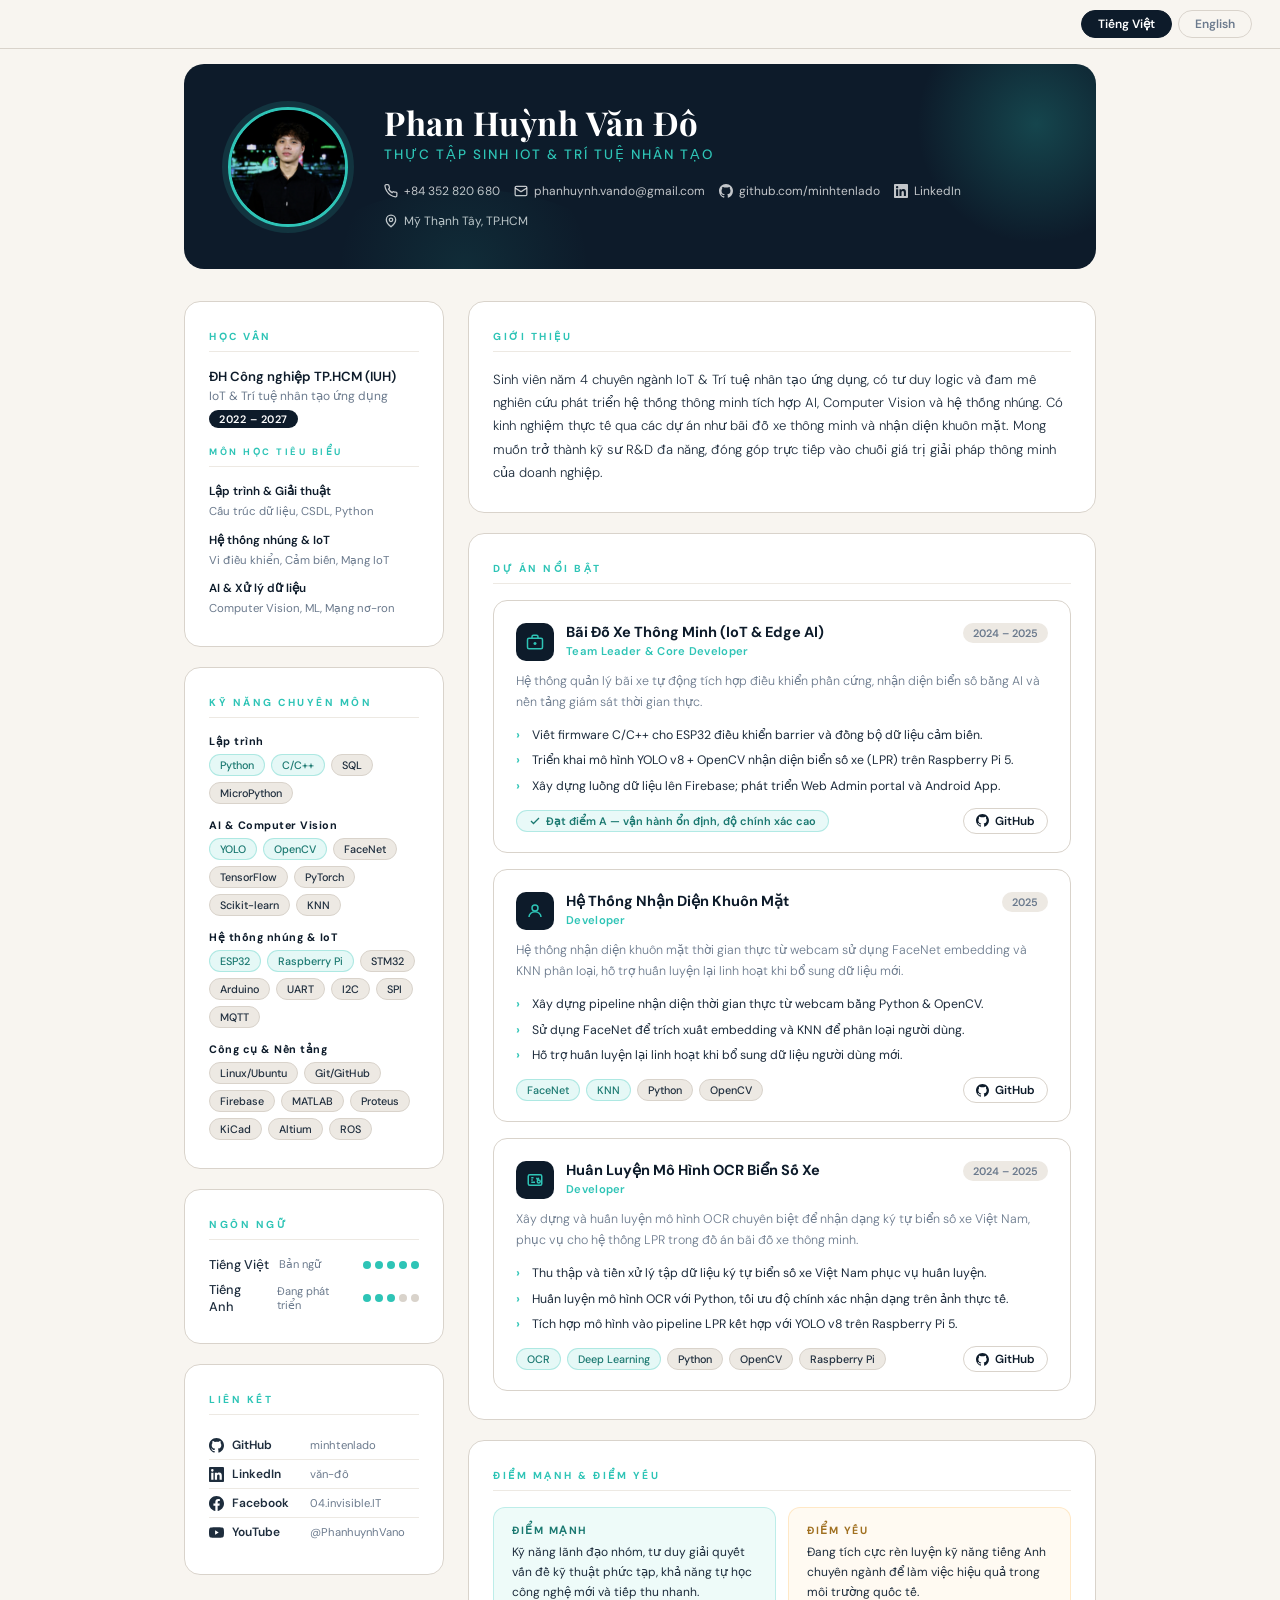
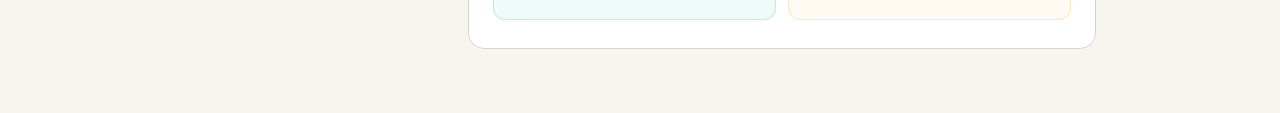
==== commit cbee92a5: "Update index.html" ====
--- a/index.html
+++ b/index.html
@@ -22,7 +22,7 @@
         <!-- ── HERO ── -->
         <header class="hero">
             <div class="avatar-wrap">
-                <img src="assets/image.png" alt="Phan Huỳnh Văn Đô" />
+                <img src="assets/image2.png" alt="Phan Huỳnh Văn Đô" />
             </div>
             <div class="hero-text">
                 <div class="hero-name">Phan Huỳnh Văn Đô</div>
--- a/assets/css/styles.css
+++ b/assets/css/styles.css
@@ -116,8 +116,8 @@
 
 .avatar-wrap {
     flex-shrink: 0;
-    width: 160px;
-    height: 160px;
+    width: 120px;
+    height: 120px;
     border-radius: 50%;
     border: 3px solid var(--teal);
     overflow: hidden;
@@ -125,8 +125,8 @@
 }
 
 .avatar-wrap img {
-    width: 120%;
-    height: 120%;
+    width: 100%;
+    height: 100%;
     object-fit: cover;
 }
 
@@ -137,7 +137,7 @@
     display: flex;
     align-items: center;
     justify-content: center;
-    font-size: 3.2rem;
+    font-size: 2.6rem;
     color: var(--teal);
     font-weight: 700;
 }
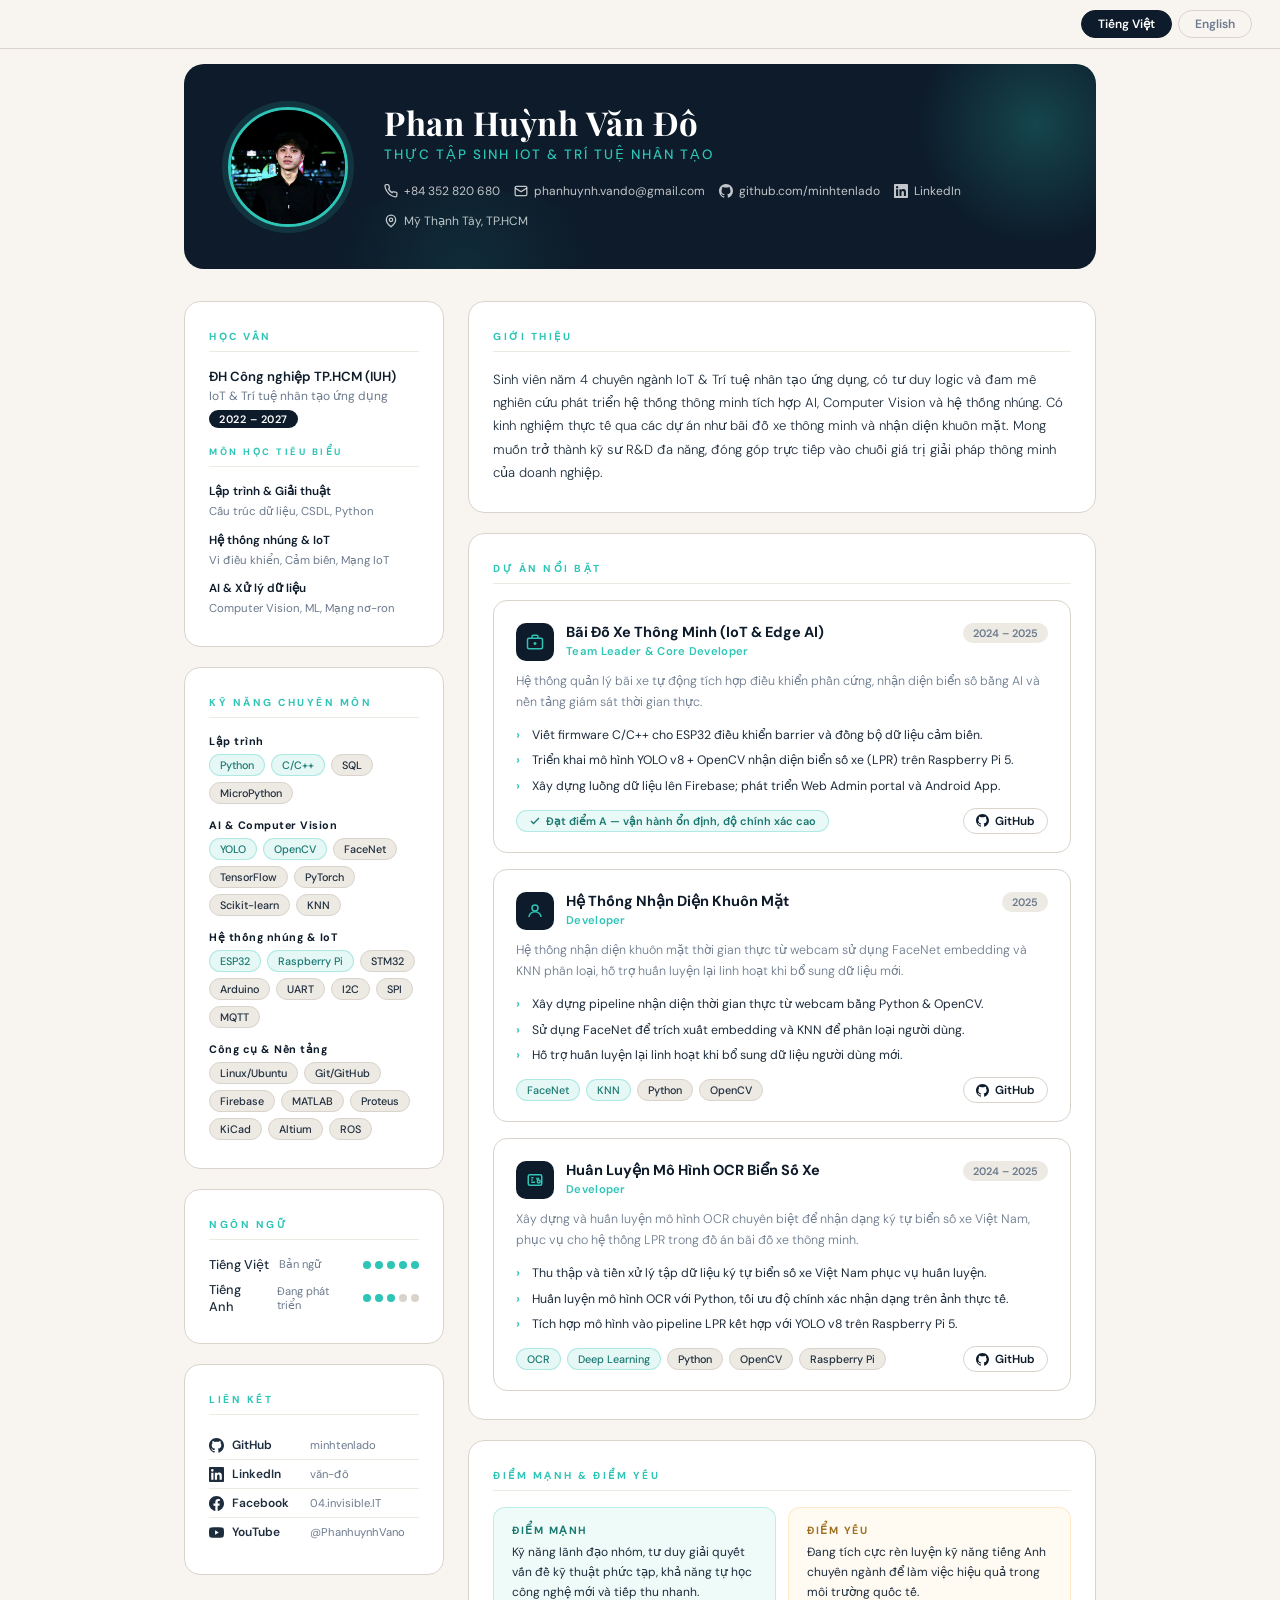
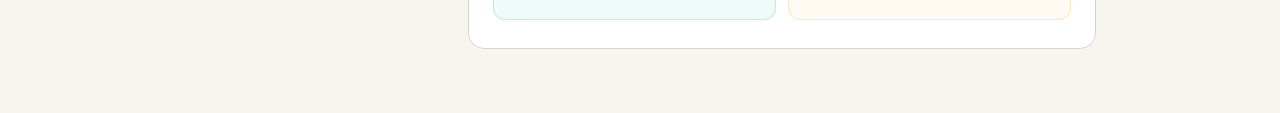
==== commit 67a909b0: "Update index.html" ====
--- a/index.html
+++ b/index.html
@@ -22,7 +22,7 @@
         <!-- ── HERO ── -->
         <header class="hero">
             <div class="avatar-wrap">
-                <img src="assets/image2.png" alt="Phan Huỳnh Văn Đô" />
+                <img src="assets/image.png" alt="Phan Huỳnh Văn Đô" />
             </div>
             <div class="hero-text">
                 <div class="hero-name">Phan Huỳnh Văn Đô</div>
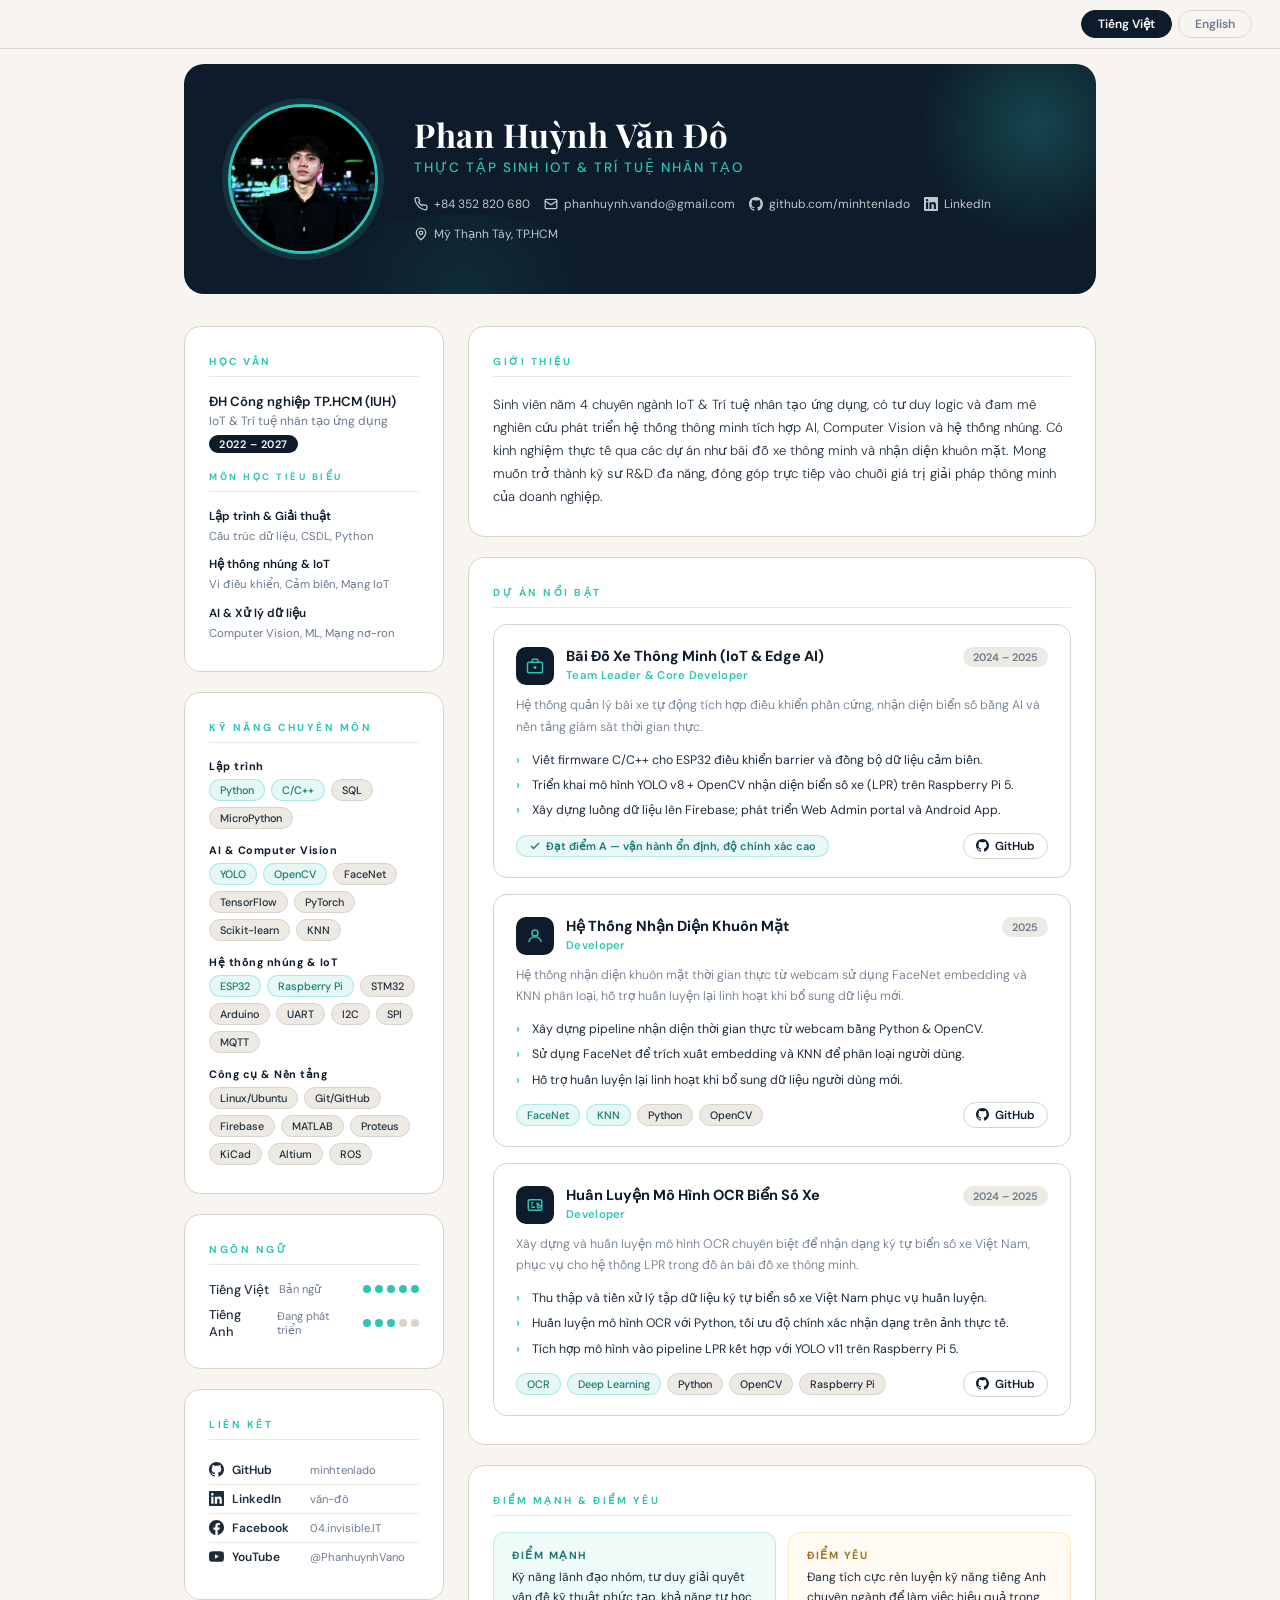
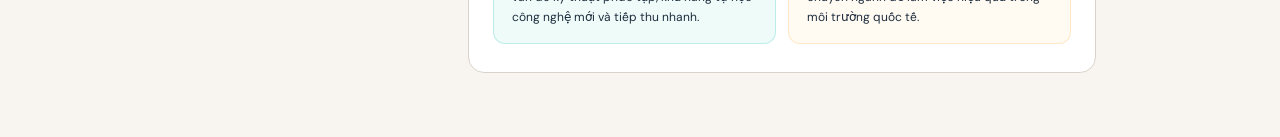
==== commit 234c1fd6: "Update index.html" ====
--- a/index.html
+++ b/index.html
@@ -287,7 +287,7 @@
                                     Đạt điểm A — vận hành ổn định, độ chính xác cao
                                 </span>
                             </div>
-                            <a class="github-link" href="https://github.com/minhtenlado" target="_blank">
+                            <a class="github-link" href="https://github.com/minhtenlado/EDGE_NODE.git" target="_blank">
                                 <svg width="13" height="13" viewBox="0 0 24 24" fill="currentColor">
                                     <path d="M12 0C5.37 0 0 5.37 0 12c0 5.31 3.44 9.8 8.2 11.38.6.11.82-.26.82-.58v-2.03c-3.34.72-4.04-1.61-4.04-1.61-.55-1.39-1.33-1.76-1.33-1.76-1.09-.74.08-.73.08-.73 1.21.08 1.84 1.24 1.84 1.24 1.07 1.84 2.81 1.3 3.5 1 .11-.78.42-1.3.76-1.6-2.67-.3-5.47-1.33-5.47-5.93 0-1.31.47-2.38 1.24-3.22-.12-.3-.54-1.52.12-3.18 0 0 1.01-.32 3.3 1.23a11.5 11.5 0 0 1 3-.4c1.02 0 2.04.14 3 .4 2.29-1.55 3.3-1.23 3.3-1.23.66 1.66.24 2.88.12 3.18.77.84 1.24 1.91 1.24 3.22 0 4.61-2.81 5.62-5.49 5.92.43.37.82 1.1.82 2.22v3.29c0 .32.21.7.82.58C20.56 21.8 24 17.31 24 12c0-6.63-5.37-12-12-12z" />
                                 </svg>
@@ -341,7 +341,7 @@
                                 <span class="tag">Python</span>
                                 <span class="tag">OpenCV</span>
                             </div>
-                            <a class="github-link" href="https://github.com/minhtenlado" target="_blank">
+                            <a class="github-link" href="https://github.com/minhtenlado/face_recognition.git" target="_blank">
                                 <svg width="13" height="13" viewBox="0 0 24 24" fill="currentColor">
                                     <path d="M12 0C5.37 0 0 5.37 0 12c0 5.31 3.44 9.8 8.2 11.38.6.11.82-.26.82-.58v-2.03c-3.34.72-4.04-1.61-4.04-1.61-.55-1.39-1.33-1.76-1.33-1.76-1.09-.74.08-.73.08-.73 1.21.08 1.84 1.24 1.84 1.24 1.07 1.84 2.81 1.3 3.5 1 .11-.78.42-1.3.76-1.6-2.67-.3-5.47-1.33-5.47-5.93 0-1.31.47-2.38 1.24-3.22-.12-.3-.54-1.52.12-3.18 0 0 1.01-.32 3.3 1.23a11.5 11.5 0 0 1 3-.4c1.02 0 2.04.14 3 .4 2.29-1.55 3.3-1.23 3.3-1.23.66 1.66.24 2.88.12 3.18.77.84 1.24 1.91 1.24 3.22 0 4.61-2.81 5.62-5.49 5.92.43.37.82 1.1.82 2.22v3.29c0 .32.21.7.82.58C20.56 21.8 24 17.31 24 12c0-6.63-5.37-12-12-12z" />
                                 </svg>
@@ -387,7 +387,7 @@
                             </li>
                             <li data-vi="Tích hợp mô hình vào pipeline LPR kết hợp với YOLO v8 trên Raspberry Pi 5."
                                 data-en="Integrated the model into the LPR pipeline combined with YOLO v8 on Raspberry Pi 5.">
-                                Tích hợp mô hình vào pipeline LPR kết hợp với YOLO v8 trên Raspberry Pi 5.
+                                Tích hợp mô hình vào pipeline LPR kết hợp với YOLO v11 trên Raspberry Pi 5.
                             </li>
                         </ul>
                         <div class="project-footer">
@@ -398,7 +398,7 @@
                                 <span class="tag">OpenCV</span>
                                 <span class="tag">Raspberry Pi</span>
                             </div>
-                            <a class="github-link" href="https://github.com/minhtenlado/train_ocr" target="_blank">
+                            <a class="github-link" href="https://github.com/minhtenlado/train_ocr.git" target="_blank">
                                 <svg width="13" height="13" viewBox="0 0 24 24" fill="currentColor">
                                     <path d="M12 0C5.37 0 0 5.37 0 12c0 5.31 3.44 9.8 8.2 11.38.6.11.82-.26.82-.58v-2.03c-3.34.72-4.04-1.61-4.04-1.61-.55-1.39-1.33-1.76-1.33-1.76-1.09-.74.08-.73.08-.73 1.21.08 1.84 1.24 1.84 1.24 1.07 1.84 2.81 1.3 3.5 1 .11-.78.42-1.3.76-1.6-2.67-.3-5.47-1.33-5.47-5.93 0-1.31.47-2.38 1.24-3.22-.12-.3-.54-1.52.12-3.18 0 0 1.01-.32 3.3 1.23a11.5 11.5 0 0 1 3-.4c1.02 0 2.04.14 3 .4 2.29-1.55 3.3-1.23 3.3-1.23.66 1.66.24 2.88.12 3.18.77.84 1.24 1.91 1.24 3.22 0 4.61-2.81 5.62-5.49 5.92.43.37.82 1.1.82 2.22v3.29c0 .32.21.7.82.58C20.56 21.8 24 17.31 24 12c0-6.63-5.37-12-12-12z" />
                                 </svg>
--- a/assets/css/styles.css
+++ b/assets/css/styles.css
@@ -116,8 +116,8 @@
 
 .avatar-wrap {
     flex-shrink: 0;
-    width: 120px;
-    height: 120px;
+    width: 150px;
+    height: 150px;
     border-radius: 50%;
     border: 3px solid var(--teal);
     overflow: hidden;
@@ -137,7 +137,7 @@
     display: flex;
     align-items: center;
     justify-content: center;
-    font-size: 2.6rem;
+    font-size: 3.2rem;
     color: var(--teal);
     font-weight: 700;
 }
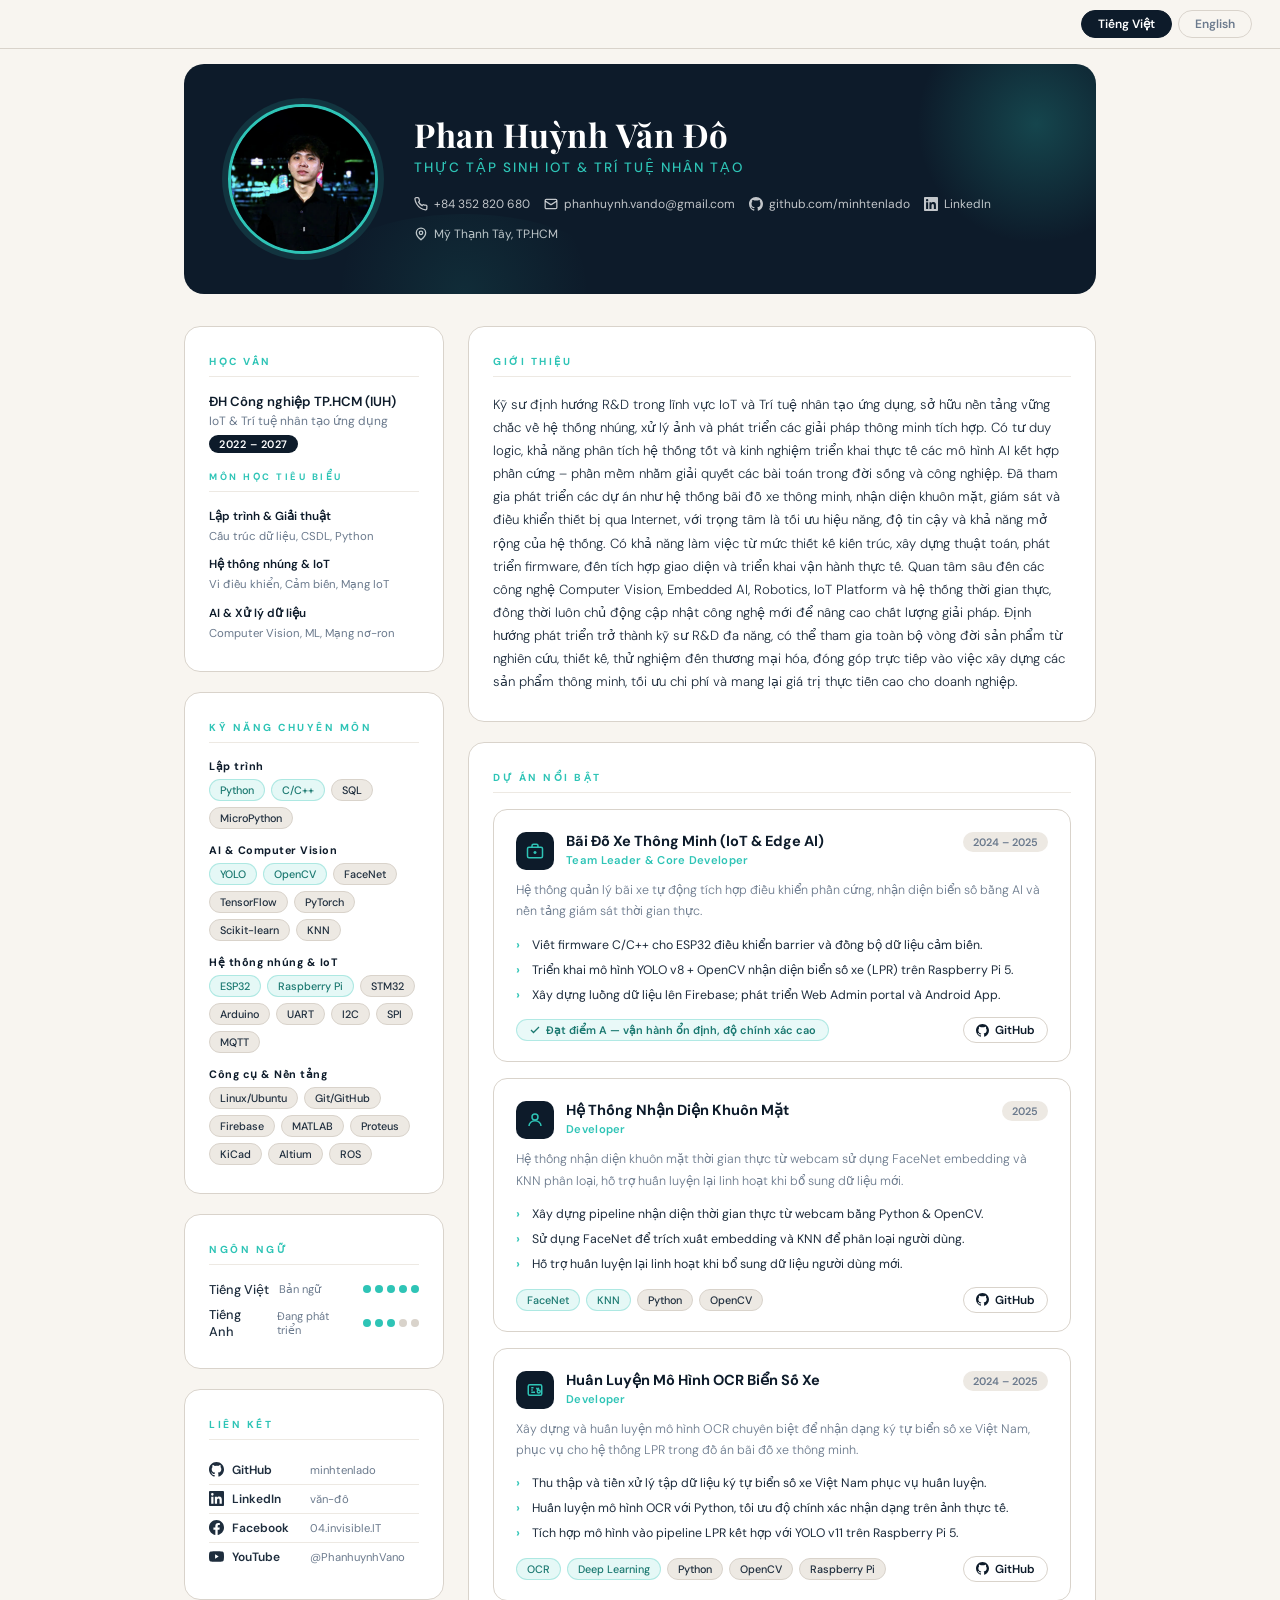
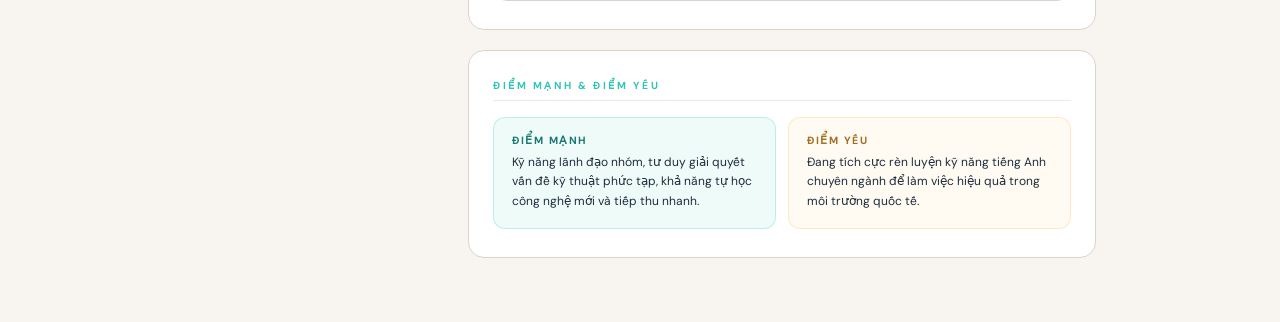
==== commit d5356f51: "Update index.html" ====
--- a/index.html
+++ b/index.html
@@ -221,11 +221,15 @@
                     <p class="profile-text"
                         data-vi="Sinh viên năm 4 chuyên ngành IoT &amp; Trí tuệ nhân tạo ứng dụng, có tư duy logic và đam mê nghiên cứu phát triển hệ thống thông minh tích hợp AI, Computer Vision và hệ thống nhúng. Có kinh nghiệm thực tế qua các dự án như bãi đỗ xe thông minh và nhận diện khuôn mặt. Mong muốn trở thành kỹ sư R&amp;D đa năng, đóng góp trực tiếp vào chuỗi giá trị giải pháp thông minh của doanh nghiệp."
                         data-en="A fourth-year student majoring in Applied IoT and Artificial Intelligence with strong logical thinking and hands-on experience integrating AI, Computer Vision, and Embedded Systems. Experienced through real-world academic projects including a Smart Parking System and Face Recognition System. Aspiring to become a versatile R&amp;D Engineer, contributing directly to the intelligent solution value chain of the company.">
-                        Sinh viên năm 4 chuyên ngành IoT &amp; Trí tuệ nhân tạo ứng dụng, có tư duy logic và đam mê
-                        nghiên cứu phát triển hệ thống thông minh tích hợp AI, Computer Vision và hệ thống nhúng. Có
-                        kinh nghiệm thực tế qua các dự án như bãi đỗ xe thông minh và nhận diện khuôn mặt. Mong muốn
-                        trở thành kỹ sư R&amp;D đa năng, đóng góp trực tiếp vào chuỗi giá trị giải pháp thông minh
-                        của doanh nghiệp.
+                        Kỹ sư định hướng R&D trong lĩnh vực IoT và Trí tuệ nhân tạo ứng dụng, sở hữu nền tảng vững chắc về hệ thống nhúng, 
+                        xử lý ảnh và phát triển các giải pháp thông minh tích hợp. Có tư duy logic, khả năng phân tích hệ thống tốt và kinh nghiệm 
+                        triển khai thực tế các mô hình AI kết hợp phần cứng – phần mềm nhằm giải quyết các bài toán trong đời sống và công nghiệp. 
+                        Đã tham gia phát triển các dự án như hệ thống bãi đỗ xe thông minh, nhận diện khuôn mặt, giám sát và điều khiển thiết bị qua Internet, 
+                        với trọng tâm là tối ưu hiệu năng, độ tin cậy và khả năng mở rộng của hệ thống. Có khả năng làm việc từ mức thiết kế kiến trúc, 
+                        xây dựng thuật toán, phát triển firmware, đến tích hợp giao diện và triển khai vận hành thực tế. Quan tâm sâu đến các công nghệ Computer Vision, 
+                        Embedded AI, Robotics, IoT Platform và hệ thống thời gian thực, đồng thời luôn chủ động cập nhật công nghệ mới để nâng cao chất lượng giải pháp. 
+                        Định hướng phát triển trở thành kỹ sư R&D đa năng, có thể tham gia toàn bộ vòng đời sản phẩm từ nghiên cứu, thiết kế, 
+                        thử nghiệm đến thương mại hóa, đóng góp trực tiếp vào việc xây dựng các sản phẩm thông minh, tối ưu chi phí và mang lại giá trị thực tiễn cao cho doanh nghiệp.
                     </p>
                 </div>
 
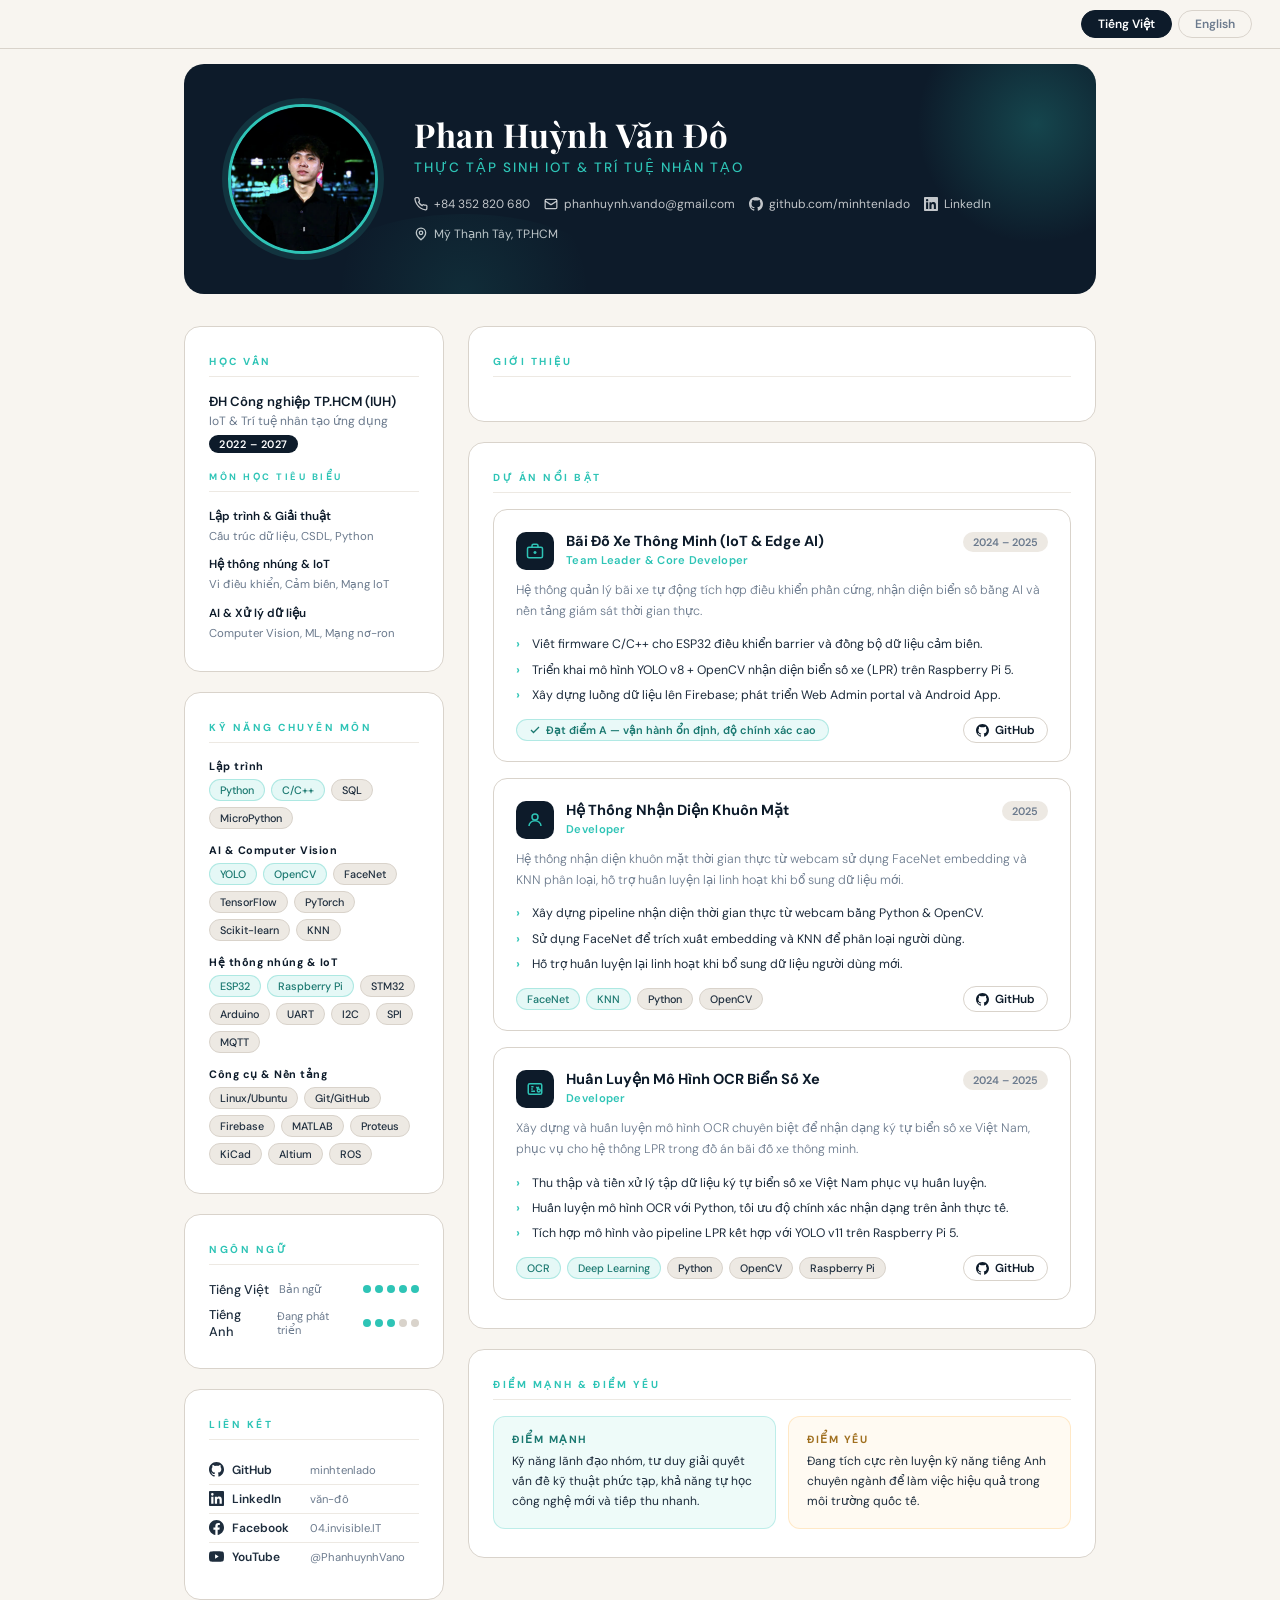
==== commit ccef47b0: "Update index.html" ====
--- a/index.html
+++ b/index.html
@@ -219,9 +219,7 @@
                 <div class="card">
                     <div class="section-label" data-vi="Giới Thiệu" data-en="Profile">Giới Thiệu</div>
                     <p class="profile-text"
-                        data-vi="Sinh viên năm 4 chuyên ngành IoT &amp; Trí tuệ nhân tạo ứng dụng, có tư duy logic và đam mê nghiên cứu phát triển hệ thống thông minh tích hợp AI, Computer Vision và hệ thống nhúng. Có kinh nghiệm thực tế qua các dự án như bãi đỗ xe thông minh và nhận diện khuôn mặt. Mong muốn trở thành kỹ sư R&amp;D đa năng, đóng góp trực tiếp vào chuỗi giá trị giải pháp thông minh của doanh nghiệp."
-                        data-en="A fourth-year student majoring in Applied IoT and Artificial Intelligence with strong logical thinking and hands-on experience integrating AI, Computer Vision, and Embedded Systems. Experienced through real-world academic projects including a Smart Parking System and Face Recognition System. Aspiring to become a versatile R&amp;D Engineer, contributing directly to the intelligent solution value chain of the company.">
-                        Kỹ sư định hướng R&D trong lĩnh vực IoT và Trí tuệ nhân tạo ứng dụng, sở hữu nền tảng vững chắc về hệ thống nhúng, 
+                        data-vi="Kỹ sư định hướng R&D trong lĩnh vực IoT và Trí tuệ nhân tạo ứng dụng, sở hữu nền tảng vững chắc về hệ thống nhúng, 
                         xử lý ảnh và phát triển các giải pháp thông minh tích hợp. Có tư duy logic, khả năng phân tích hệ thống tốt và kinh nghiệm 
                         triển khai thực tế các mô hình AI kết hợp phần cứng – phần mềm nhằm giải quyết các bài toán trong đời sống và công nghiệp. 
                         Đã tham gia phát triển các dự án như hệ thống bãi đỗ xe thông minh, nhận diện khuôn mặt, giám sát và điều khiển thiết bị qua Internet, 
@@ -229,7 +227,15 @@
                         xây dựng thuật toán, phát triển firmware, đến tích hợp giao diện và triển khai vận hành thực tế. Quan tâm sâu đến các công nghệ Computer Vision, 
                         Embedded AI, Robotics, IoT Platform và hệ thống thời gian thực, đồng thời luôn chủ động cập nhật công nghệ mới để nâng cao chất lượng giải pháp. 
                         Định hướng phát triển trở thành kỹ sư R&D đa năng, có thể tham gia toàn bộ vòng đời sản phẩm từ nghiên cứu, thiết kế, 
-                        thử nghiệm đến thương mại hóa, đóng góp trực tiếp vào việc xây dựng các sản phẩm thông minh, tối ưu chi phí và mang lại giá trị thực tiễn cao cho doanh nghiệp.
+                        thử nghiệm đến thương mại hóa, đóng góp trực tiếp vào việc xây dựng các sản phẩm thông minh, tối ưu chi phí và mang lại giá trị thực tiễn cao cho doanh nghiệp."
+                        data-en="An R&D-oriented engineer specializing in Internet of Things and Applied Artificial Intelligence, with a strong foundation in embedded systems, computer vision, 
+                        and intelligent system integration. Possesses solid logical thinking, strong system analysis skills, and hands-on experience developing AI-driven solutions that combine hardware 
+                        and software to address real-world and industrial challenges. Contributed to projects such as smart parking systems, face recognition solutions, and IoT-based monitoring and control platforms, 
+                        with a focus on performance optimization, reliability, and system scalability. Capable of working across the full development stack, from system architecture design and algorithm development 
+                        to firmware implementation, UI integration, and real-world deployment. Deeply interested in Computer Vision, Embedded AI, Robotics, IoT platforms, and real-time systems, while continuously learning and adopting emerging technologies to 
+                        improve solution quality. Aims to grow into a versatile R&D engineer who can contribute across the entire product lifecycle—from research and 
+                        design to testing and commercialization—delivering intelligent, cost-effective solutions that create practical value for businesses.">
+    
                     </p>
                 </div>
 
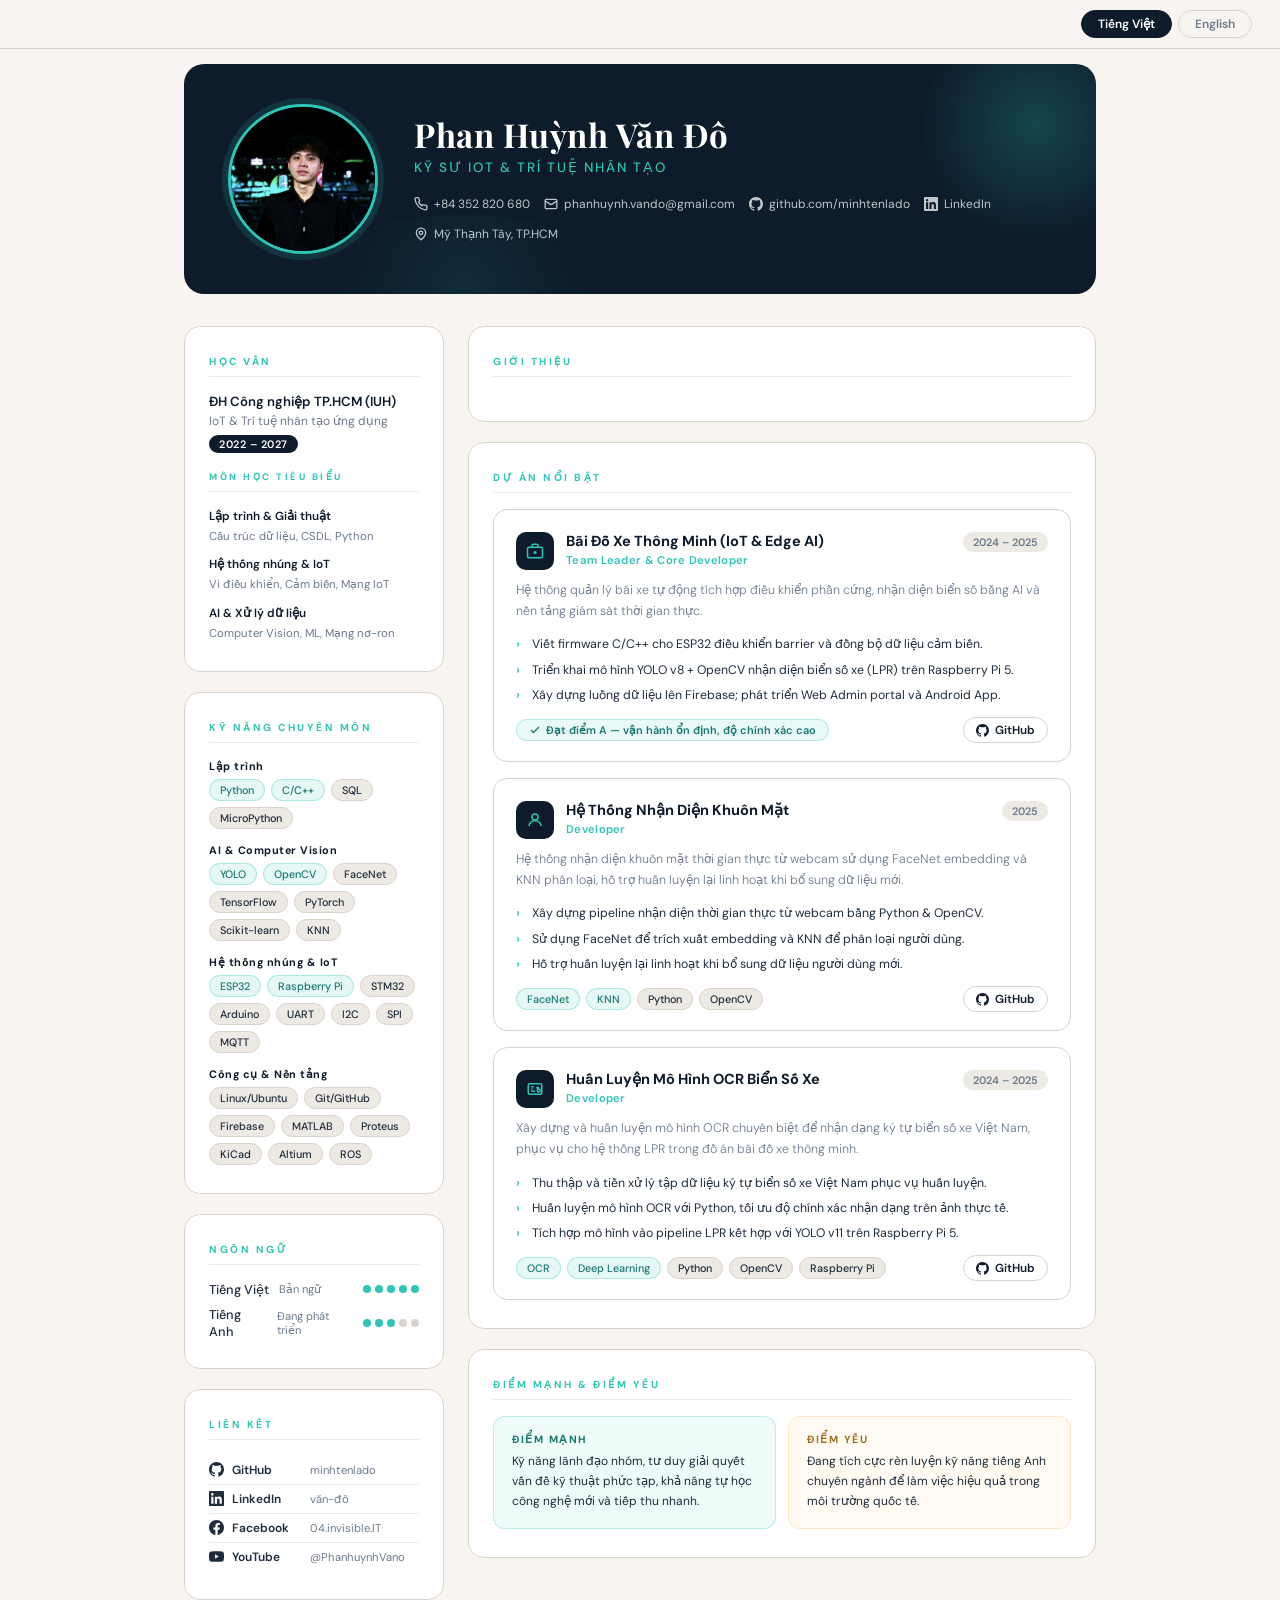
==== commit dce0e5f6: "Update index.html" ====
--- a/index.html
+++ b/index.html
@@ -27,9 +27,9 @@
             <div class="hero-text">
                 <div class="hero-name">Phan Huỳnh Văn Đô</div>
                 <div class="hero-title"
-                    data-vi="Thực Tập Sinh IoT &amp; Trí Tuệ Nhân Tạo"
-                    data-en="IoT &amp; AI Intern / R&amp;D Engineer">
-                    Thực Tập Sinh IoT &amp; Trí Tuệ Nhân Tạo
+                    data-vi="Kỹ sư IoT &amp; Trí Tuệ Nhân Tạo"
+                    data-en="IoT &amp; AI Engineer / R&amp;D Engineer">
+                     Kỹ sư IoT &amp; Trí Tuệ Nhân Tạo
                 </div>
                 <div class="hero-contacts">
                     <a href="tel:+84352820680">
